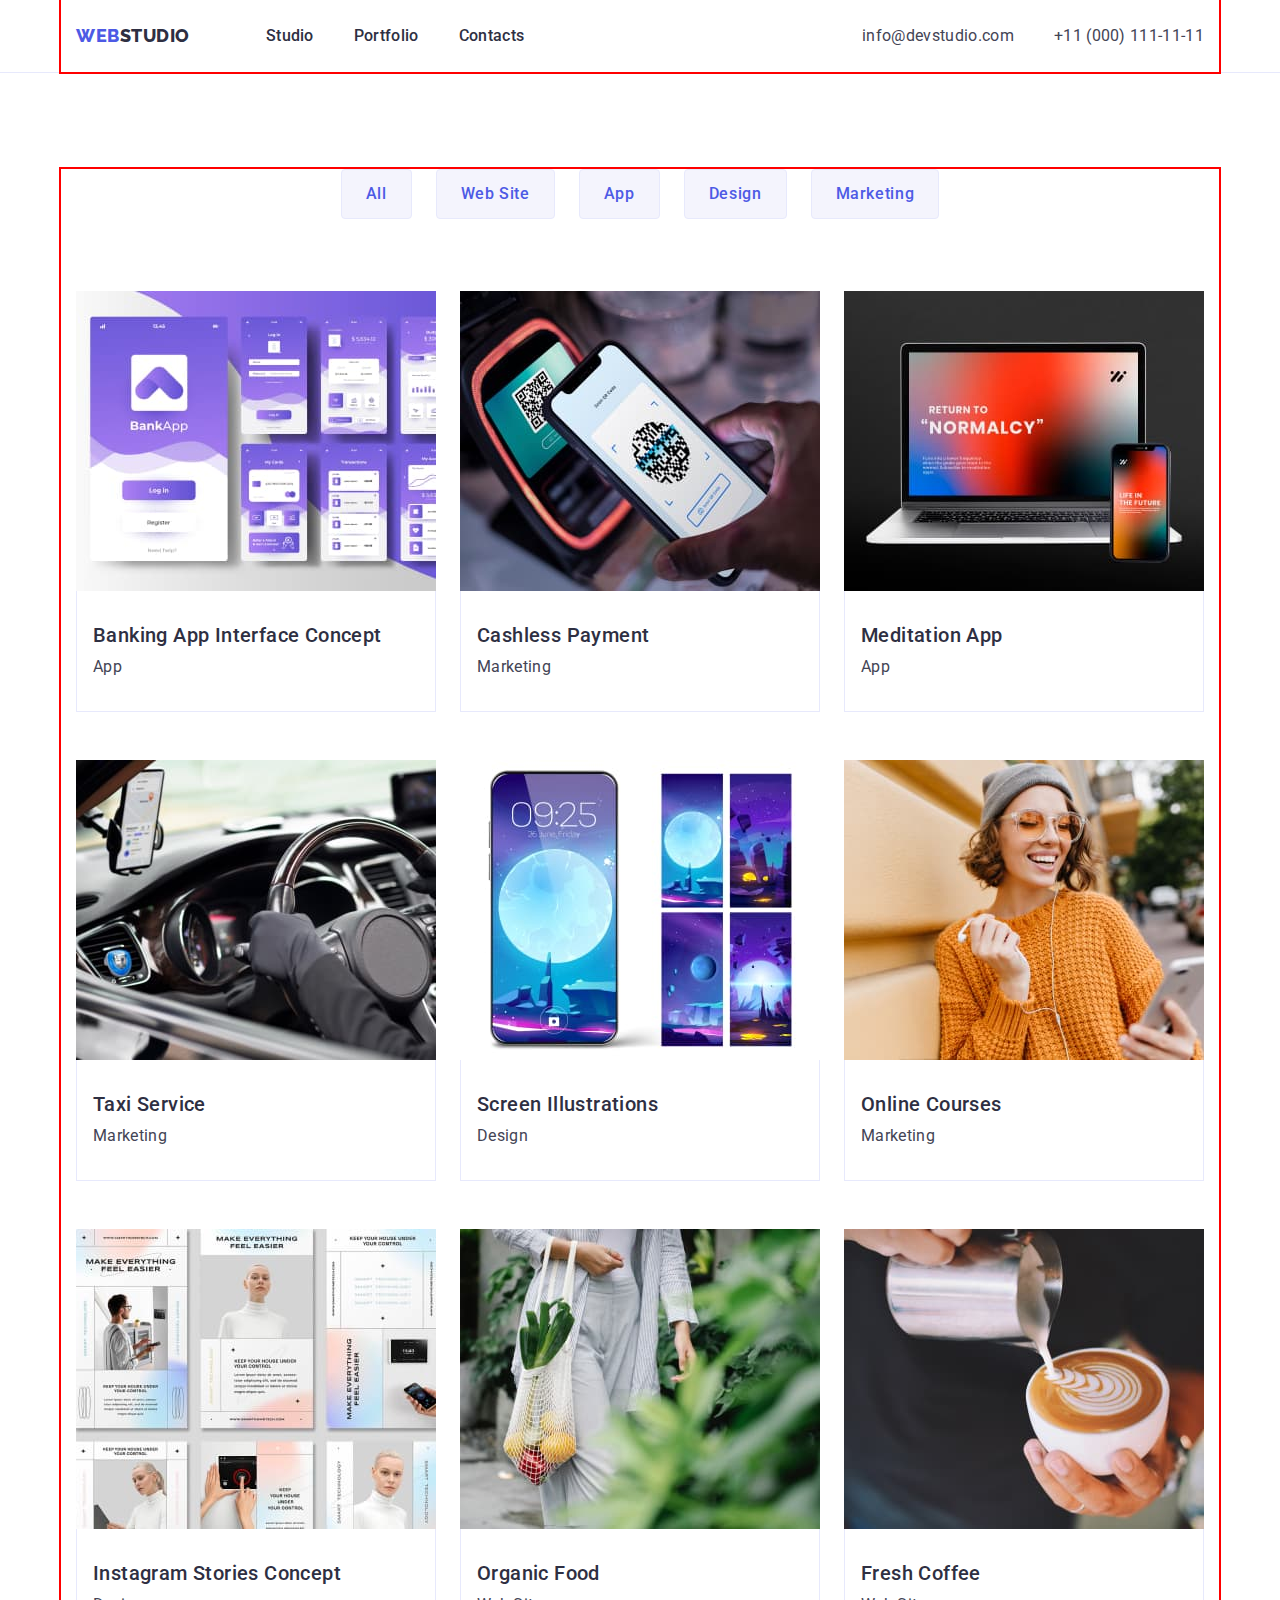
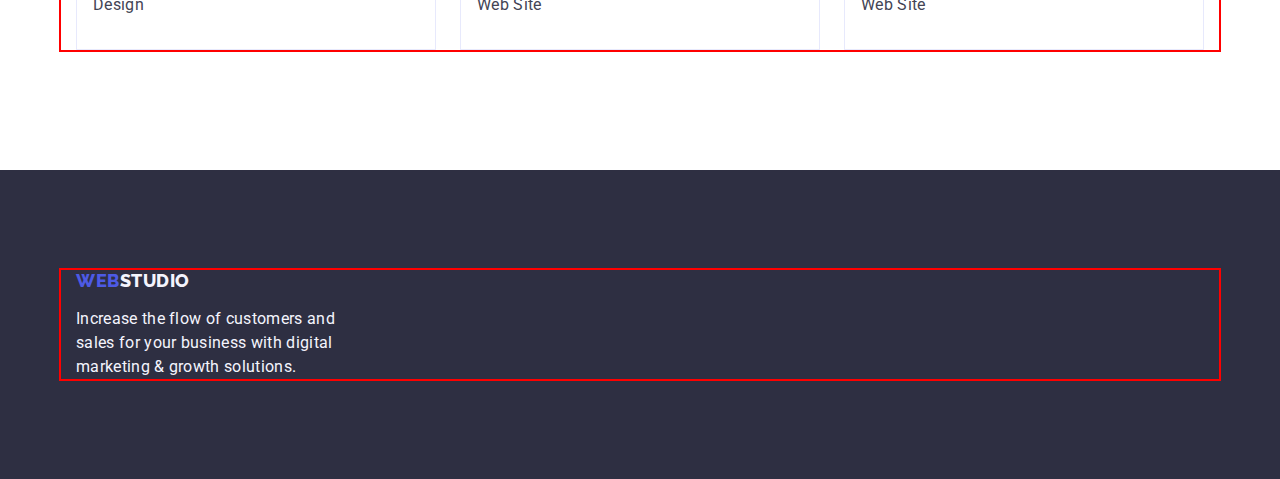
==== portfolio.html @ 868bf64d "Initial commit" ====
<!DOCTYPE html>
<html lang="en">
<head>
    <meta charset="UTF-8">
    <meta http-equiv="X-UA-Compatible" content="IE=edge">
    <meta name="viewport" content="width=device-width, initial-scale=1.0">
    <link rel="preconnect" href="https://fonts.googleapis.com">
    <link rel="preconnect" href="https://fonts.gstatic.com" crossorigin>
    <link href="https://fonts.googleapis.com/css2?family=Raleway:wght@800&family=Roboto:wght@400;500;700&family=Tangerine&display=swap" rel="stylesheet">
    <title>Document</title>
    <link rel="stylesheet" href="https://cdn.jsdelivr.net/npm/modern-normalize@1.1.0/modern-normalize.min.css">
    <link rel="stylesheet" href="./css/styles.css">
</head>
<body>
    <header class="header">
        <div class="container header-container">
          <nav class="header-navigation">
          <a class="header-logo link" href="./index.html">Web<span class="header-logo-accent">Studio</span></a>
          <ul class="header-menu list">
            <li class="header-menu-item"><a class="header-menu-link link" href="./index.html">Studio</a></li>
            <li class="header-menu-item"><a class="header-menu-link link" href="./portfolio.html">Portfolio</a></li>
            <li class="header-menu-item"><a class="header-menu-link link" href="">Contacts</a></li>
           </ul>
          </nav>
          <address class="header-address list">
            <ul class="header-tel list">
            <li class="header-tel-item"><a class="header-tel-link link" href="mailto:info@devstudio.com">info@devstudio.com</a></li>
            <li class="header-tel-item"><a class="header-tel-link link" href="tel:+110001111111">+11 (000) 111-11-11</a></li>
            </ul>
          </address>
        </div>
        </header>

<main>
<!--buttoms-->
<section class="portfolio-section">
    <div class="container">
    <h1 class="visualy-hiden">Portfolio</h1>
    <ul class="list portfolio-buttons">
        <li class="portfolio-buttons-iteam"><button class="portfolio-buttons-bum" type="button">All</button></li>
        <li class="portfolio-buttons-iteam"><button class="portfolio-buttons-bum" type="button">Web Site</button></li>
        <li class="portfolio-buttons-iteam"><button class="portfolio-buttons-bum" type="button">App</button></li>
        <li class="portfolio-buttons-iteam"><button class="portfolio-buttons-bum" type="button">Design</button></li>
        <li class="portfolio-buttons-iteam"><button class="portfolio-buttons-bum" type="button">Marketing</button></li>
    </ul>
<!--img portfolio-->
<ul class="list portfolio-img">
    <li class="portfolio-img-exmpl">
       <a class="link" href=""> 
        <img src="./images/banking-app-1.jpg" alt="windows with banking-app" width="360" height="300">
        <div class="portfolio-together">
            <h2 class="portfolio-img-subtitle">Banking App Interface Concept</h2>
        <p class="portfolio-img-text">App</p>
    </div>
       </a>
    </li>
    <li class="portfolio-img-exmpl">
        <a class="link" href="">
        <img src="./images/cashless-payments-2.jpg" alt="payment by bar-code" width="360" height="300">
        <div class="portfolio-together"> 
            <h2 class="portfolio-img-subtitle">Cashless Payment</h2>
        <p class="portfolio-img-text">Marketing</p>
        </div>
    </a>
    </li>
    <li class="portfolio-img-exmpl">
        <a class="link" href="">
        <img src="./images/meditation-app-3.jpg" alt="monitor with mobiletelephone" width="360" height="300">
        <div class="portfolio-together">
        <h2 class="portfolio-img-subtitle">Meditation App</h2>
        <p class="portfolio-img-text">App</p>
        </div>
    </a>
    </li>
    <li class="portfolio-img-exmpl">
        <a class="link" href="">
        <img src="./images/taxi-service-4.jpg" alt="interior of the car with app" width="360" height="300">
        <div class="portfolio-together">
        <h2 class="portfolio-img-subtitle">Taxi Service</h2>
        <p class="portfolio-img-text">Marketing</p>
    </div>
    </a>
    </li>
    <li class="portfolio-img-exmpl">
        <a class="link" href="">
        <img src="./images/screen-illustration-5.jpg" alt="screen illustration" width="360" height="300">
        <div class="portfolio-together">
        <h2 class="portfolio-img-subtitle">Screen Illustrations</h2>
        <p class="portfolio-img-text">Design</p>
    </div>
    </a>
    </li>
    <li class="portfolio-img-exmpl">
        <a class="link" href="">
        <img src="./images/online-courses-6.jpg" alt="girl with phone in headphone" width="360" height="300">
        <div class="portfolio-together">
        <h2 class="portfolio-img-subtitle">Online Courses</h2>
        <p class="portfolio-img-text">Marketing</p>
       </div> 
    </a>
    </li>
    <li class="portfolio-img-exmpl">
        <a class="link" href="">
        <img src="./images/ins-stories-7.jpg" alt="examples instagram stories" width="360" height="300">
        <div class="portfolio-together">
        <h2 class="portfolio-img-subtitle">Instagram Stories Concept</h2>
        <p class="portfolio-img-text">Design</p>
       </div> 
    </a>
    </li>
    <li class="portfolio-img-exmpl">
        <a class="link" href="">
        <img src="./images/organic-food-8.jpg" alt="bag with vegetables" width="360" height="300">
        <div class="portfolio-together">
        <h2 class="portfolio-img-subtitle">Organic Food</h2>
        <p class="portfolio-img-text">Web Site</p>
    </div> 
    </a>
    </li>
    <li class="portfolio-img-exmpl">
        <a class="link" href="">
        <img src="./images/fresh-coffe-9.jpg" alt="cap with coffe" width="360" height="300">
        <div class="portfolio-together">
        <h2 class="portfolio-img-subtitle">Fresh Coffee</h2>
        <p class="portfolio-img-text">Web Site</p>
    </div>    
    </a>
    </li>
</ul>
</div>
</section>
</main>

<footer class="footer">
    <div class="container">
    <a class="link footer-logo" href="./index.html">Web<span class="footer-logo-accent">Studio</span></a>
    <p class="footer-text">Increase the flow of customers and sales for your business with digital marketing & growth solutions.</p>
    </div>
    </footer>
    </body>
    </html>
---- css/styles.css ----
/*colors*/
:root{
--iris: #4D5AE5;
--ocean: #404BBF;
--navy-blue: #2E2F42;
--green: #31D0AA;
--slate: #434455;
--light-slate: #8E8F99;
--cornflower: #E7E9FC;
--cloud: #F4F4FD;
--navy-blue-modal: #2E2F42;
--grey: #2E2F42;
--white: #FFFFFF;
--dairy: #FCFCFC; 
}

body{
    font-family: 'Roboto', sans-serif;
    color: var(--slate);
    background-color: var(--white);

}

p, h1,h2,h3,h4,h5,h6{
  margin-top: 0;
  margin-bottom: 0;
}

ul{
  margin-top: 0;
  margin-bottom: 0;
  padding-left: 0;
}

.link{
  text-decoration: none;

}

img{
  display: block;
  min-width: 100%;
  height: auto;
}

.list{list-style: none;}

.container{
width: 100%;
padding: 0 15px;
max-width: 1158px;;
margin: 0 auto;
outline: 2px solid red;
}


/*----------------HEADER----------------*/
.header {
  
  border-bottom: 1px solid #E7E9FC;
}

.header-container{
  display: flex;
  align-items: center;
  justify-content: space-between;
 
  
  
}

.header-navigation {
  display: flex;
  align-items: center;
 
}

.header-menu{
  display: flex;
  gap: 40px;

}

.header-menu-item{
  padding:24px 0;
}

.header-menu-link{font-weight: 500;
font-size: 16px;
line-height: 1.5;
letter-spacing: 0.02em;
color: var(--navy-blue);
padding:24px 0;}

.header-menu-link:is(:hover, :focus) {
    color: var(--ocean);
  }


.header-address {
  font-style: normal;
    
}

.header-tel{
  display: flex;
  gap: 40px;
 
}


.header-tel-link{font-weight: 400;
    font-size: 16px;
    line-height: 1.5;
    letter-spacing: 0.02em;
    color:var(--slate);
    
}


.header-tel-item {
    
}


.header-tel-link:is(:hover, :focus) {
    color: var(--ocean);
  }


.header-logo{
font-family: "Raleway", sans-serif;
font-weight: 800;
font-size: 18px;
line-height: 1.17;
color: var(--iris);
letter-spacing: 0.03em;
text-transform: uppercase;
margin-right: 76px;

}


.header-logo-accent{
  color: var(--navy-blue);
}

/*----------------Footer----------------*/
.footer {
  background-color: var(--navy-blue);
  padding: 100px 0;}


.footer-logo {
font-family: "Raleway", sans-serif;
font-weight: 800;
font-size: 18px;
letter-spacing: 0.03em;
line-height: 1.17;
color: var(--iris);
text-transform: uppercase;
display: inline-block; 
margin-bottom: 16px;
}


.footer-logo-accent{
color: var(--cloud);}


.footer-text {
font-size: 16px;
line-height: 1.5;
letter-spacing: 0.02em;
color: var(--cloud);
max-width: 264px;
}
.section{padding-bottom: 120px;}
/*----------=MAIN PAGE=----------*/
/*----------SECTION HERO---------*/
.hero-section {padding-top: 188px; 
  padding-bottom: 188px;
  background-color: var(--navy-blue);

}

.hero-container{
  

}


.hero-title {
  font-weight: 700;
font-size: 56px;
line-height: 1.07;
margin: 0 auto;
letter-spacing: 0.02em;
color: var(--white);
max-width: 496px;
margin-bottom: 48px;
margin-left: auto;
margin-right: auto;

}


.hero-btn {
display: block;
min-width: 169px;
padding: 16px 32px;
border: none;
border-radius: 4px; 
height: 56px;
font-family: inherit;
font-weight: 500;
font-size: 16px;
line-height: 1.5;
letter-spacing: 0.04em;
color: var(--white);
background-color: var(--iris);
cursor: pointer;
margin-left: auto;
margin-right: auto;

}


.hero-btn:is(:hover, :focus) {
  background-color: var(--ocean);
}

/*-------------SECTION ADVANTAGES-----------*/
.advantages-section {
  padding: 120px 0;
}

.visualy-hiden{
  position: absolute;
  width: 1px;
  height: 1px;
  margin: -1px;
  border: 0;
  padding: 0;

  white-space: nowrap;
  height: 1px;
  clip-path: inset(100%);
  clip: rect(0 0 0 0);
  width: 1px;
  overflow: hidden;
}
.advantages-points {
  display: flex;
  gap: 24px;
  
}

.advantages-points-item {
  width: calc((100% - 72px) / 4);
  

}


.advantages-subtitle {
font-weight: 500;
font-size: 20px;
line-height: 1.2;
letter-spacing: 0.02em;
color: var(--navy-blue);
margin-bottom: 8px;
}

.advantages-text {
  font-size: 16px;
line-height: 1.5;
letter-spacing: 0.02em;
color: var(--slate);
}

/*---------------EXAMPLES PHOTO------------*/
.examples {
}
.examples-title {
font-size: 36px;
line-height: 1.11;
text-transform: capitalize;
letter-spacing: 0.02em;
color: var(--navy-blue);
margin-bottom: 72px;
text-align: center;
}


.examples-item {
  display: flex;
  gap: 24px;
 
}
.examples-item-photo {
width: calc((100% - 48px) / 3);
  
}

/*-------------OUR TEAM-------------------*/
.team-section {
background: var(--cloud);
padding: 120px 0;
}


.team-title {
font-weight: 700;
font-size: 36px;
line-height: 1.11;
text-align: center;
letter-spacing: 0.02em;
color: var(--navy-blue);
text-transform: capitalize;
margin-bottom: 72px; 

}


.team-person {
  display: flex; 
  gap: 24px;
}
.team-person-photo {
  background-color: var(--white);
  width: calc((100% - 72px) / 4);
  border-radius: 0px 0px 4px 4px;
  
}
.team-person-information{
  padding: 32px 16px;
}


.team-person-subtitle {
font-weight: 500;
font-size: 20px;
line-height: 1.2;
text-align: center;
letter-spacing: 0.02em;
color: var(--navy-blue);
text-align: center;
margin-bottom: 8px;
}

.team-person-text {
  font-size: 16px;
line-height: 1.5;
text-align: center;
letter-spacing: 0.02em;
color: var(--slate);
text-align: center;
}

/*---------==PORTFOLIO PAGE==-----------*/
.portfolio-section {
  padding-top: 96px;
  padding-bottom: 120px;
}

/*-------PORTFOLIO BUTTONS---------*/
.portfolio-buttons {
  display: flex;
  justify-content: center;
  gap: 24px;
  margin-bottom: 72px;

}
.portfolio-buttons-iteam {
 
}
.portfolio-buttons-bum {
font-family: inherit;
font-weight: 500;
font-size: 16px;
line-height: 1.5;
text-align: center;
letter-spacing: 0.04em;
color: var(--iris);
background: var(--cloud);
cursor: pointer;
padding: 12px 24px;
border: 1px solid var(--cornflower);
border-radius: 4px;
}




.portfolio-buttons-bum:is(:hover, :focus) {
  background-color: var(--ocean);
  color: var(--white);
  border: 1px solid transparent;
 
}

/*------PORTFOLIO PHOTO-------*/
.portfolio-img {
  display: flex;
  flex-wrap: wrap;
  column-gap: 24px;
  row-gap: 48px;

}
.portfolio-img-exmpl {
  width: calc((100% - 48px) / 3); 
}

.portfolio-together{
  padding: 32px 16px;
  background: var(--white);
border: 1px solid var(--cornflower);
border-top: none;
}


.portfolio-img-subtitle {
font-weight: 500;
font-size: 20px;
line-height: 1.2;
letter-spacing: 0.02em;
color: var(--navy-blue);
margin-bottom: 8px;
}

.portfolio-img-text {
line-height: 1.5;
letter-spacing: 0.02em;
color: var(--slate);
}
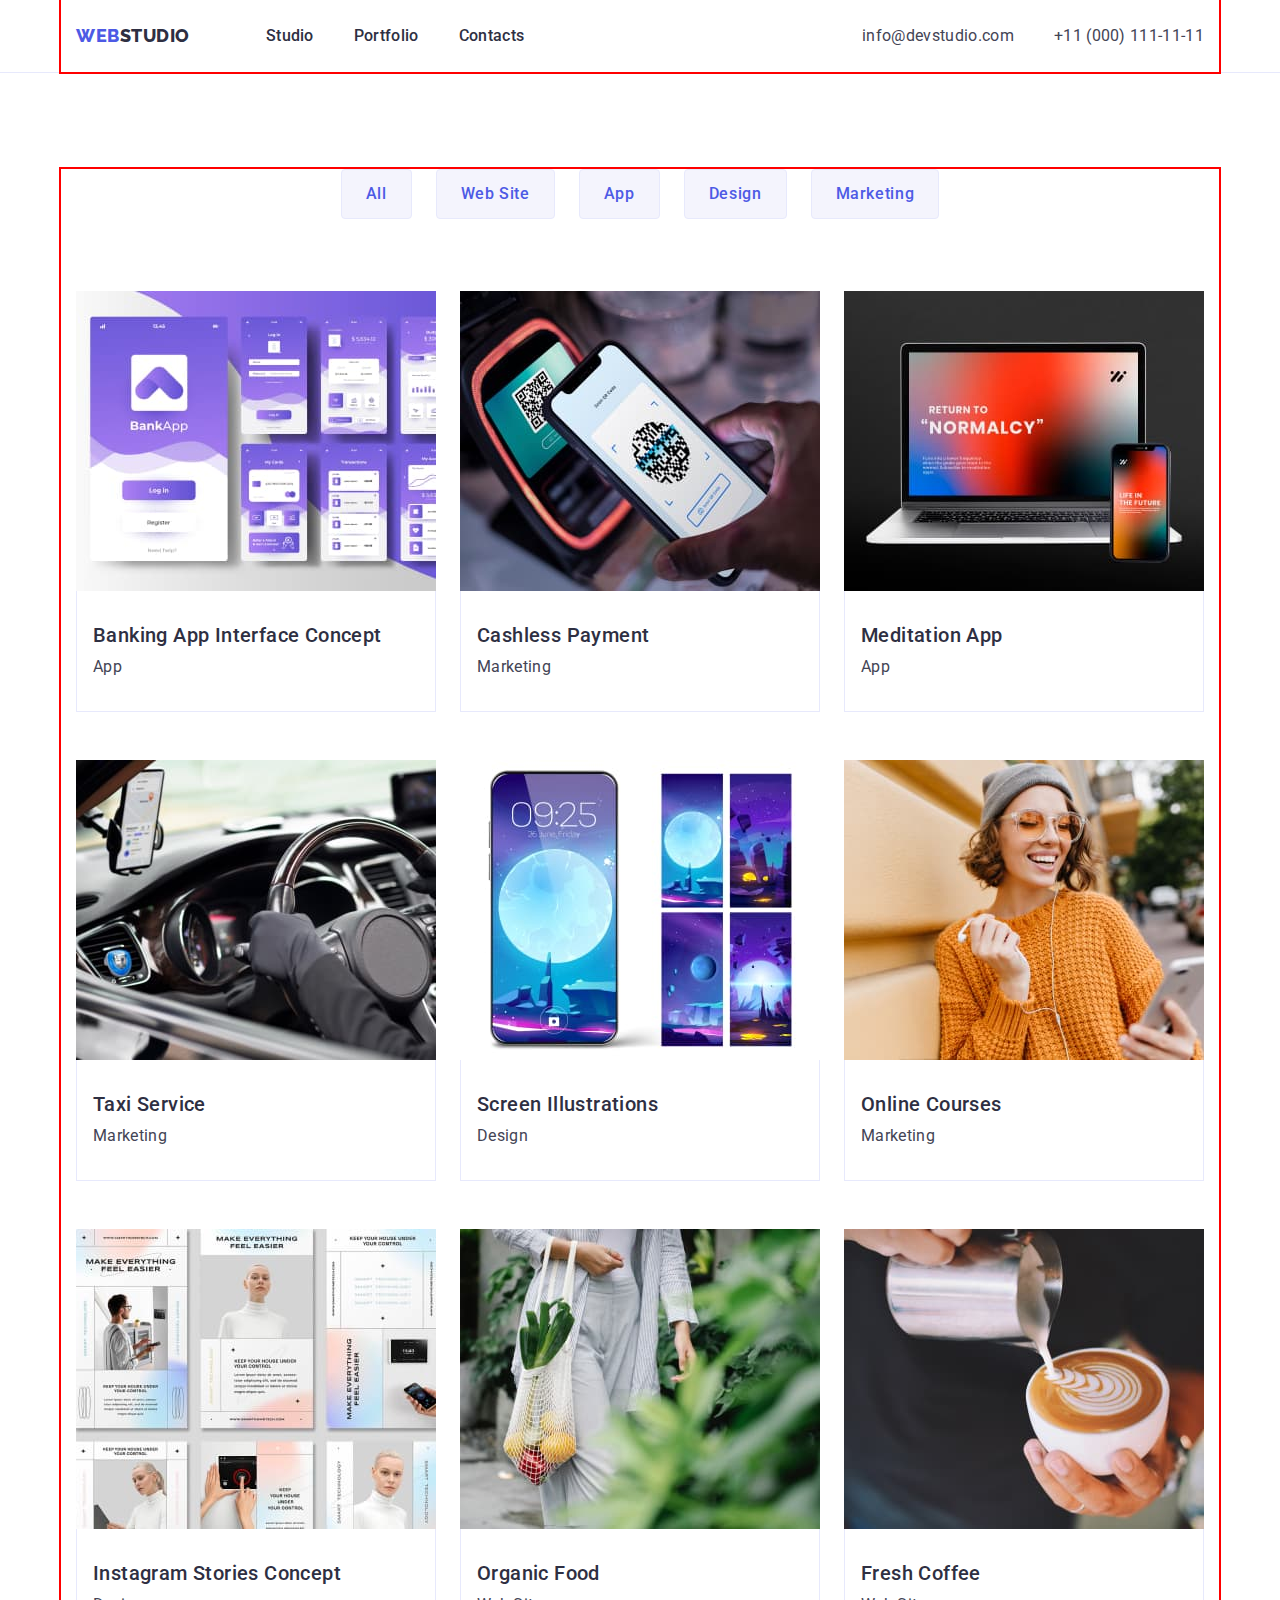
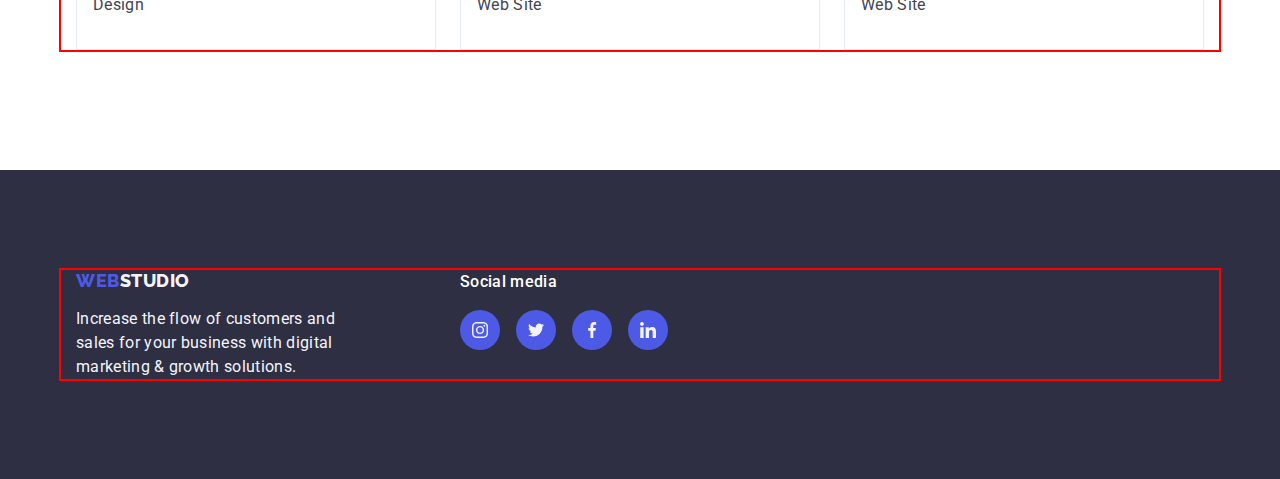
==== commit 1162d46c: "icons" ====
--- a/portfolio.html
+++ b/portfolio.html
@@ -132,9 +132,59 @@
 </main>
 
 <footer class="footer">
-    <div class="container">
+    <div class="footer-content container">
+    <div class="first-part">
     <a class="link footer-logo" href="./index.html">Web<span class="footer-logo-accent">Studio</span></a>
     <p class="footer-text">Increase the flow of customers and sales for your business with digital marketing & growth solutions.</p>
+    </div>
+    <div class="footer-socialm">
+        <p class="footer-socialm-text">Social media</p>
+        <ul class="footer-socialm-list list">
+            <li class="footer-socialm-iteam">
+                <a class="footer-socialm-link" href=""
+                aria-label="instagram"
+                target="_blank"
+                rel="noopener noreferrer">
+            
+                <svg class="soc-link" width="16" height="16">
+                    <use href="./images/icons.svg#icon-instagram"></use>
+                </svg>
+                    
+        </a>
+    </li>
+            <li class="footer-socialm-iteam">
+                <a class="footer-socialm-link" href=""aria-label="twitter"
+                target="_blank"
+                rel="noopener noreferrer">
+                <svg class="soc-link" width="16" height="16">
+                    <use href="./images/icons.svg#icon-twitter"></use>
+                </svg>
+                    
+        </a>
+    </li>
+            <li class="footer-socialm-iteam">
+                <a class="footer-socialm-link" href=""
+                aria-label="facebook"
+                target="_blank"
+                rel="noopener noreferrer">
+                <svg class="soc-link" width="16" height="16">
+                    <use href="./images/icons.svg#icon-facebook"></use>
+                </svg>
+        </a>
+    </li>
+            <li class="footer-socialm-iteam">
+                <a class="footer-socialm-link" href=""
+                aria-label="linkedin"
+                        target="_blank"
+                        rel="noopener noreferrer"
+                    >
+                    <svg class="soc-link" width="16" height="16">
+                            <use href="./images/icons.svg#icon-linkedin"></use>
+                        </svg>
+        </a>
+    </li>
+        </ul>
+    </div>
     </div>
     </footer>
     </body>
--- a/css/styles.css
+++ b/css/styles.css
@@ -148,7 +148,8 @@
 /*----------------Footer----------------*/
 .footer {
   background-color: var(--navy-blue);
-  padding: 100px 0;}
+  padding: 100px 0;
+}
 
 
 .footer-logo {
@@ -167,7 +168,11 @@
 .footer-logo-accent{
 color: var(--cloud);}
 
-
+.footer-content{
+  display: flex;
+  flex-wrap: wrap;
+  align-items: baseline;
+}
 .footer-text {
 font-size: 16px;
 line-height: 1.5;
@@ -175,12 +180,58 @@
 color: var(--cloud);
 max-width: 264px;
 }
+
+.footer-socialm-text{
+  font-weight: 500;
+  font-size: 16px;
+  line-height: 1.5;
+  letter-spacing: 0.02em;
+  color: var(--white);
+  margin-bottom: 16px;
+ 
+  
+  }
+
+  .footer-socialm{
+    margin-left: 120px;
+    }
+
+    .footer-socialm-list {
+      display: flex;
+      justify-content: center;
+      align-items: center;
+      gap: 16px;
+    }
+    .footer-socialm-iteam {
+      width: 40px;
+      height: 40px;
+    }
+    .footer-socialm-link {
+      width: 100%;
+      height: 100%;
+      display: flex;
+      justify-content: center;
+      align-items: center;
+      border-radius: 50%;
+      background-color: var(--iris);
+    }
+    .soc-link {
+      fill:var(--cloud);
+    }
+
 .section{padding-bottom: 120px;}
 /*----------=MAIN PAGE=----------*/
 /*----------SECTION HERO---------*/
 .hero-section {padding-top: 188px; 
   padding-bottom: 188px;
-  background-color: var(--navy-blue);
+  
+  background-image: 
+  linear-gradient(rgba(46, 47, 66, 0.7),rgba(46, 47, 66, 0.7)) ,url(/images/hero.jpg);
+  max-width: 1440рх;
+  background-position: center;
+  background-size: cover;
+  background-repeat: no-repeat;
+
 
 }
 
@@ -279,6 +330,21 @@
 color: var(--slate);
 }
 
+.advantages-points-fon{
+  width: 264px;
+height: 112px;
+  background: var(--cloud);
+border-radius: 4px;
+margin-bottom: 8px;
+padding: 24px 100px;
+
+}
+
+.advantages-points-picture{ 
+  
+  
+}
+
 /*---------------EXAMPLES PHOTO------------*/
 .examples {
 }
@@ -355,8 +421,85 @@
 text-align: center;
 letter-spacing: 0.02em;
 color: var(--slate);
-text-align: center;
-}
+margin-bottom: 8px;
+}
+
+/*-----ins tw fc li----*/
+
+.team-person-navigation {
+  display: flex;
+  gap: 24px;
+  align-items: center;
+  justify-content: center;
+ 
+  
+  
+}
+.team-person-soc {
+  width: 40px;
+  height: 40px;
+}
+.team-socialmedia-list {
+  width: 100%;
+  height: 100%;
+  display: flex;
+  align-items: center;
+  justify-content: center;
+  
+  border-radius: 50%;
+  background-color: var(--iris);
+ 
+  
+}
+.soc-link {
+  fill: var(--cloud);
+  
+}
+
+/*---------CUSTOMERS----------*/
+.customers{
+  padding: 120px 0;
+}
+.customers-title{
+
+font-weight: 700;
+font-size: 36px;
+line-height: 1.11;
+text-align: center;
+letter-spacing: 0.02em;
+color: var(--navy-blue);
+margin-bottom: 72px;
+
+}
+.customers-list {
+  display: flex;
+  align-items: center;
+  justify-content: center;
+  gap: 24px;
+}
+
+.customers-examples {
+  height: 88px;
+  width: calc((100%-120px) / 6);
+
+
+}
+.customers-examples-link {
+  width: 100%;
+  height: 100%;
+  padding: 16px 32px;
+  display: flex;
+  justify-content: center;
+  align-items: center;
+border: 1px solid var(--light-slate);
+border-radius: 4px;
+}
+.customers-icon {
+  fill: var(--light-slate);
+}
+
+
+
 
 /*---------==PORTFOLIO PAGE==-----------*/
 .portfolio-section {
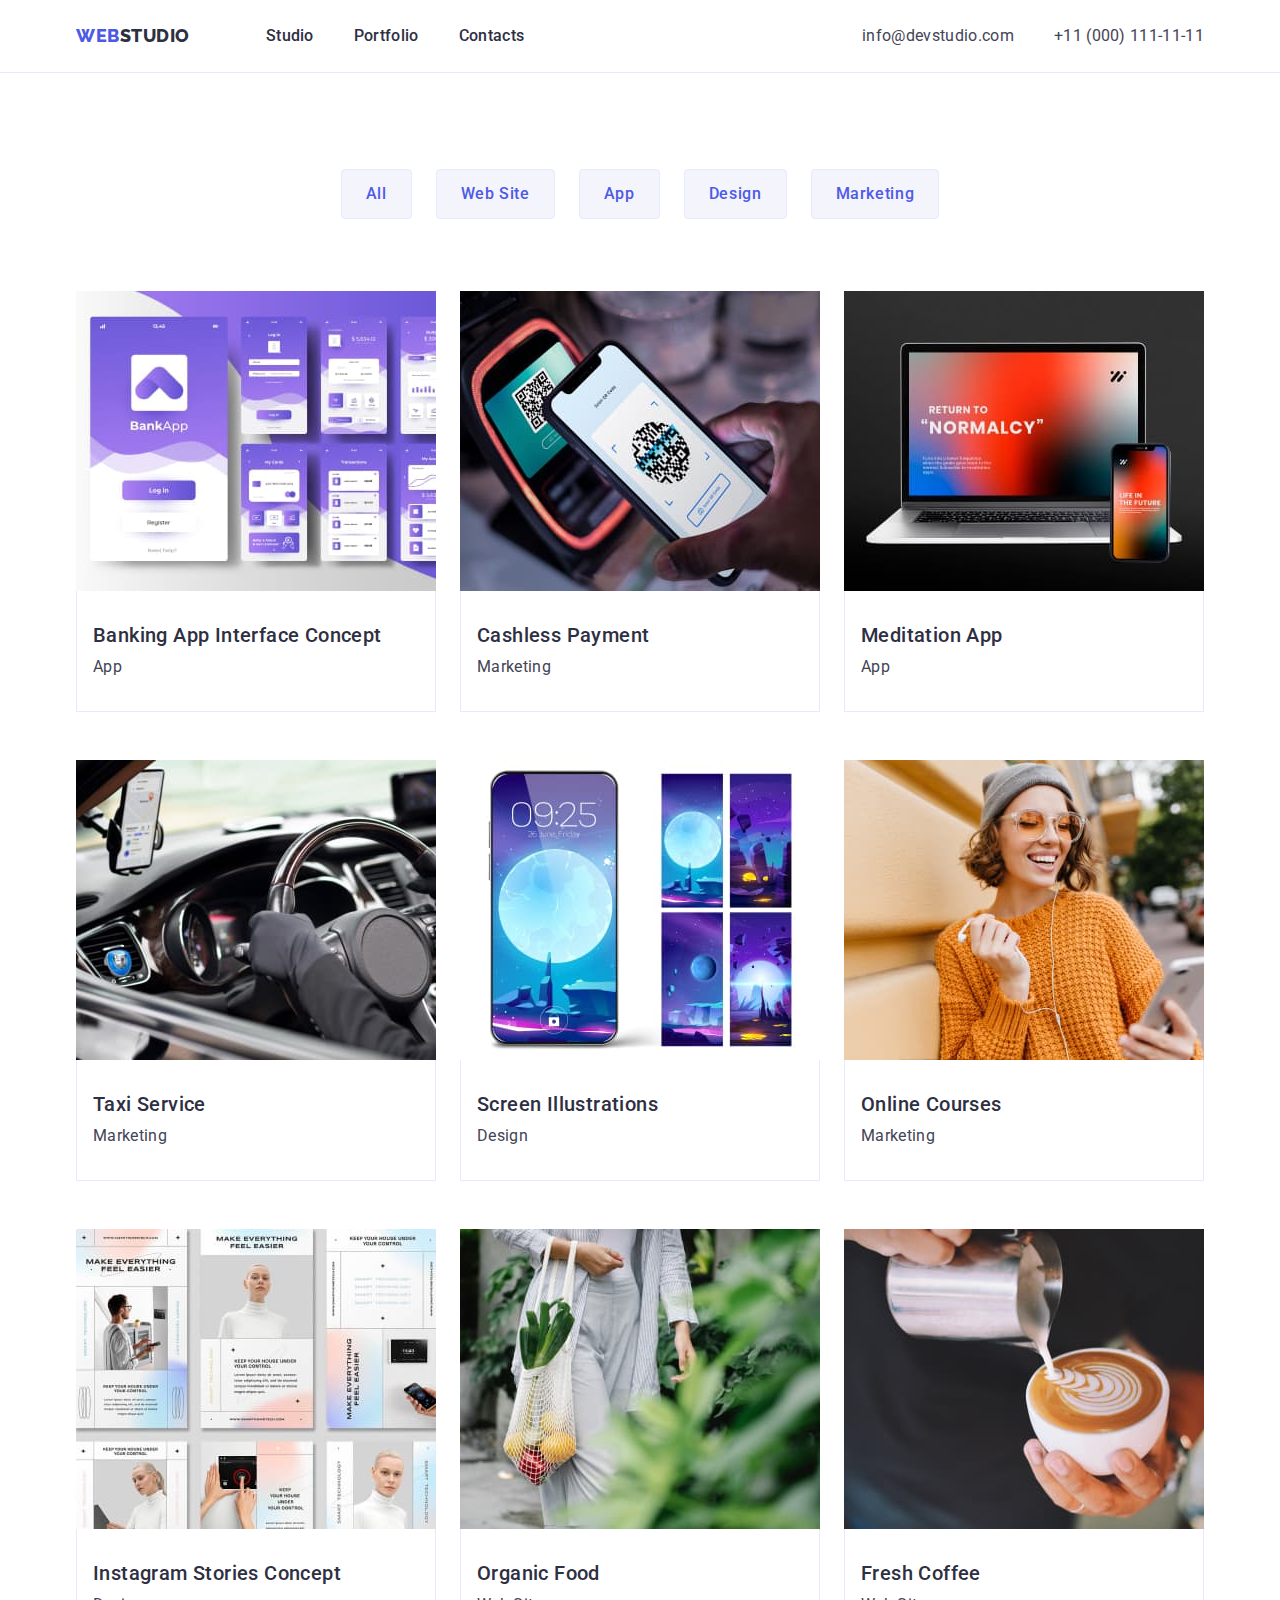
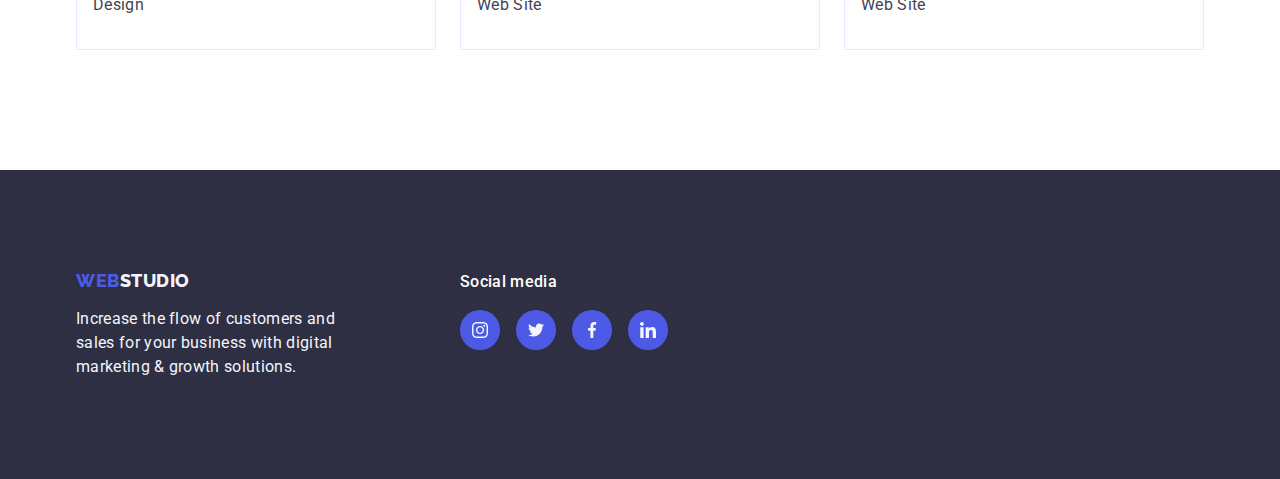
==== commit 76a815a3: "gfj" ====
--- a/portfolio.html
+++ b/portfolio.html
@@ -47,16 +47,26 @@
 <ul class="list portfolio-img">
     <li class="portfolio-img-exmpl">
        <a class="link" href=""> 
+       <div class="portfolio-together-cover"> 
         <img src="./images/banking-app-1.jpg" alt="windows with banking-app" width="360" height="300">
+        <div class="portfolio-img-cover">
+            <p class="portfolio-text-cover">14 Stylish and User-Friendly App Design Concepts · Task Manager App · Calorie Tracker App · Exotic Fruit Ecommerce App · Cloud Storage App</p>
+           </div>
+           </div>
         <div class="portfolio-together">
             <h2 class="portfolio-img-subtitle">Banking App Interface Concept</h2>
         <p class="portfolio-img-text">App</p>
     </div>
        </a>
-    </li>
-    <li class="portfolio-img-exmpl">
-        <a class="link" href="">
+      </li>
+    <li class="portfolio-img-exmpl">
+        <a class="link" href="">
+            <div class="portfolio-together-cover"> 
         <img src="./images/cashless-payments-2.jpg" alt="payment by bar-code" width="360" height="300">
+        <div class="portfolio-img-cover">
+            <p class="portfolio-text-cover">14 Stylish and User-Friendly App Design Concepts · Task Manager App · Calorie Tracker App · Exotic Fruit Ecommerce App · Cloud Storage App</p>
+           </div>
+            </div>
         <div class="portfolio-together"> 
             <h2 class="portfolio-img-subtitle">Cashless Payment</h2>
         <p class="portfolio-img-text">Marketing</p>
@@ -65,7 +75,12 @@
     </li>
     <li class="portfolio-img-exmpl">
         <a class="link" href="">
+            <div class="portfolio-together-cover"> 
         <img src="./images/meditation-app-3.jpg" alt="monitor with mobiletelephone" width="360" height="300">
+        <div class="portfolio-img-cover">
+            <p class="portfolio-text-cover">14 Stylish and User-Friendly App Design Concepts · Task Manager App · Calorie Tracker App · Exotic Fruit Ecommerce App · Cloud Storage App</p>
+           </div>
+            </div>
         <div class="portfolio-together">
         <h2 class="portfolio-img-subtitle">Meditation App</h2>
         <p class="portfolio-img-text">App</p>
@@ -74,7 +89,12 @@
     </li>
     <li class="portfolio-img-exmpl">
         <a class="link" href="">
+            <div class="portfolio-together-cover"> 
         <img src="./images/taxi-service-4.jpg" alt="interior of the car with app" width="360" height="300">
+         <div class="portfolio-img-cover">
+            <p class="portfolio-text-cover">14 Stylish and User-Friendly App Design Concepts · Task Manager App · Calorie Tracker App · Exotic Fruit Ecommerce App · Cloud Storage App</p>
+           </div>
+            </div>
         <div class="portfolio-together">
         <h2 class="portfolio-img-subtitle">Taxi Service</h2>
         <p class="portfolio-img-text">Marketing</p>
@@ -83,7 +103,12 @@
     </li>
     <li class="portfolio-img-exmpl">
         <a class="link" href="">
+            <div class="portfolio-together-cover"> 
         <img src="./images/screen-illustration-5.jpg" alt="screen illustration" width="360" height="300">
+         <div class="portfolio-img-cover">
+            <p class="portfolio-text-cover">14 Stylish and User-Friendly App Design Concepts · Task Manager App · Calorie Tracker App · Exotic Fruit Ecommerce App · Cloud Storage App</p>
+           </div>
+            </div>
         <div class="portfolio-together">
         <h2 class="portfolio-img-subtitle">Screen Illustrations</h2>
         <p class="portfolio-img-text">Design</p>
@@ -92,7 +117,12 @@
     </li>
     <li class="portfolio-img-exmpl">
         <a class="link" href="">
+            <div class="portfolio-together-cover"> 
         <img src="./images/online-courses-6.jpg" alt="girl with phone in headphone" width="360" height="300">
+         <div class="portfolio-img-cover">
+            <p class="portfolio-text-cover">14 Stylish and User-Friendly App Design Concepts · Task Manager App · Calorie Tracker App · Exotic Fruit Ecommerce App · Cloud Storage App</p>
+           </div>
+            </div>
         <div class="portfolio-together">
         <h2 class="portfolio-img-subtitle">Online Courses</h2>
         <p class="portfolio-img-text">Marketing</p>
@@ -101,7 +131,12 @@
     </li>
     <li class="portfolio-img-exmpl">
         <a class="link" href="">
+            <div class="portfolio-together-cover"> 
         <img src="./images/ins-stories-7.jpg" alt="examples instagram stories" width="360" height="300">
+         <div class="portfolio-img-cover">
+            <p class="portfolio-text-cover">14 Stylish and User-Friendly App Design Concepts · Task Manager App · Calorie Tracker App · Exotic Fruit Ecommerce App · Cloud Storage App</p>
+           </div>
+            </div>
         <div class="portfolio-together">
         <h2 class="portfolio-img-subtitle">Instagram Stories Concept</h2>
         <p class="portfolio-img-text">Design</p>
@@ -110,7 +145,12 @@
     </li>
     <li class="portfolio-img-exmpl">
         <a class="link" href="">
+            <div class="portfolio-together-cover"> 
         <img src="./images/organic-food-8.jpg" alt="bag with vegetables" width="360" height="300">
+         <div class="portfolio-img-cover">
+            <p class="portfolio-text-cover">14 Stylish and User-Friendly App Design Concepts · Task Manager App · Calorie Tracker App · Exotic Fruit Ecommerce App · Cloud Storage App</p>
+           </div>
+            </div>
         <div class="portfolio-together">
         <h2 class="portfolio-img-subtitle">Organic Food</h2>
         <p class="portfolio-img-text">Web Site</p>
@@ -119,7 +159,12 @@
     </li>
     <li class="portfolio-img-exmpl">
         <a class="link" href="">
+            <div class="portfolio-together-cover"> 
         <img src="./images/fresh-coffe-9.jpg" alt="cap with coffe" width="360" height="300">
+         <div class="portfolio-img-cover">
+            <p class="portfolio-text-cover">14 Stylish and User-Friendly App Design Concepts · Task Manager App · Calorie Tracker App · Exotic Fruit Ecommerce App · Cloud Storage App</p>
+           </div>
+            </div>
         <div class="portfolio-together">
         <h2 class="portfolio-img-subtitle">Fresh Coffee</h2>
         <p class="portfolio-img-text">Web Site</p>
@@ -187,5 +232,6 @@
     </div>
     </div>
     </footer>
+    
     </body>
     </html>--- a/css/styles.css
+++ b/css/styles.css
@@ -12,6 +12,7 @@
 --grey: #2E2F42;
 --white: #FFFFFF;
 --dairy: #FCFCFC; 
+
 }
 
 body{
@@ -50,7 +51,6 @@
 padding: 0 15px;
 max-width: 1158px;;
 margin: 0 auto;
-outline: 2px solid red;
 }
 
 
@@ -83,6 +83,16 @@
 
 .header-menu-item{
   padding:24px 0;
+}
+
+.header-menu-item:hover:after {
+  content: "";
+  display: block;
+  width: 67px;
+  height: 4px;
+  background-color: var(--ocean);
+  border-radius: 2px;
+  transition: 250ms cubic-bezier(0.4, 0, 0.2, 1) ;;
 }
 
 .header-menu-link{font-weight: 500;
@@ -90,7 +100,8 @@
 line-height: 1.5;
 letter-spacing: 0.02em;
 color: var(--navy-blue);
-padding:24px 0;}
+padding:24px 0;
+transition: 250ms cubic-bezier(0.4, 0, 0.2, 1) ;}
 
 .header-menu-link:is(:hover, :focus) {
     color: var(--ocean);
@@ -114,6 +125,7 @@
     line-height: 1.5;
     letter-spacing: 0.02em;
     color:var(--slate);
+    transition: 250ms cubic-bezier(0.4, 0, 0.2, 1) ;
     
 }
 
@@ -126,6 +138,8 @@
 .header-tel-link:is(:hover, :focus) {
     color: var(--ocean);
   }
+  
+  
 
 
 .header-logo{
@@ -194,6 +208,7 @@
 
   .footer-socialm{
     margin-left: 120px;
+    
     }
 
     .footer-socialm-list {
@@ -205,7 +220,10 @@
     .footer-socialm-iteam {
       width: 40px;
       height: 40px;
-    }
+      :hover{background-color: var(--green);}
+    :focus{background-color: var(--green);}}
+      
+      
     .footer-socialm-link {
       width: 100%;
       height: 100%;
@@ -214,7 +232,12 @@
       align-items: center;
       border-radius: 50%;
       background-color: var(--iris);
+      transition: 250ms cubic-bezier(0.4, 0, 0.2, 1) ;
     }
+
+    .footer-socialm-link :hover{background-color: var(--green);}
+    .footer-socialm-link :focus{background-color: var(--green);}
+
     .soc-link {
       fill:var(--cloud);
     }
@@ -279,6 +302,7 @@
 
 .hero-btn:is(:hover, :focus) {
   background-color: var(--ocean);
+  transition: 250ms cubic-bezier(0.4, 0, 0.2, 1) ;
 }
 
 /*-------------SECTION ADVANTAGES-----------*/
@@ -386,17 +410,21 @@
 text-transform: capitalize;
 margin-bottom: 72px; 
 
-}
+
+}
+
 
 
 .team-person {
   display: flex; 
   gap: 24px;
+ 
 }
 .team-person-photo {
   background-color: var(--white);
   width: calc((100% - 72px) / 4);
   border-radius: 0px 0px 4px 4px;
+  box-shadow: 0px 1px 6px rgba(46, 47, 66, 0.08), 0px 1px 1px rgba(46, 47, 66, 0.16), 0px 2px 1px rgba(46, 47, 66, 0.08);
   
 }
 .team-person-information{
@@ -448,8 +476,15 @@
   
   border-radius: 50%;
   background-color: var(--iris);
- 
-  
+  transition: 250ms cubic-bezier(0.4, 0, 0.2, 1) ;
+ 
+  
+}
+
+.team-socialmedia-list:hover{background-color:var(--ocean)
+  ;}
+.team-socialmedia-list:focus{
+  background-color: var(--ocean);
 }
 .soc-link {
   fill: var(--cloud);
@@ -493,7 +528,13 @@
   align-items: center;
 border: 1px solid var(--light-slate);
 border-radius: 4px;
-}
+transition: 250ms cubic-bezier(0.4, 0, 0.2, 1) ;
+}
+
+.customers-examples-link:hover .customers-icon,
+.customers-examples-link:focus .customers-icon{
+  fill: var(--ocean);}
+
 .customers-icon {
   fill: var(--light-slate);
 }
@@ -539,7 +580,9 @@
 .portfolio-buttons-bum:is(:hover, :focus) {
   background-color: var(--ocean);
   color: var(--white);
+  box-shadow: 0px 3px 1px rgba(0, 0, 0, 0.1), 0px 2px 1px rgba(0, 0, 0, 0.08), 0px 2px 2px rgba(0, 0, 0, 0.12);
   border: 1px solid transparent;
+  transition: 250ms cubic-bezier(0.4, 0, 0.2, 1);
  
 }
 
@@ -552,8 +595,12 @@
 
 }
 .portfolio-img-exmpl {
+  
   width: calc((100% - 48px) / 3); 
-}
+  
+}
+
+
 
 .portfolio-together{
   padding: 32px 16px;
@@ -561,7 +608,15 @@
 border: 1px solid var(--cornflower);
 border-top: none;
 }
-
+.portfolio-together-cover{position: relative;
+  overflow: hidden;}
+
+.portfolio-together:is(:hover, :focus){
+  background: var(--white);
+border: 1px solid var(--cloud);
+box-shadow: 0px 1px 6px rgba(46, 47, 66, 0.08), 0px 1px 1px rgba(46, 47, 66, 0.16), 0px 2px 1px rgba(46, 47, 66, 0.08);
+transition: 250ms cubic-bezier(0.4, 0, 0.2, 1) ;
+}
 
 .portfolio-img-subtitle {
 font-weight: 500;
@@ -576,4 +631,77 @@
 line-height: 1.5;
 letter-spacing: 0.02em;
 color: var(--slate);
+}
+.portfolio-img-cover{
+  position: absolute;
+  background:var(--iris); 
+  top: 0;
+  left: 0;
+ transform: translateY(100%);
+ transition-property: 250ms cubic-bezier(0.4, 0, 0.2, 1) ;
+}
+.portfolio-text-cover{
+
+  font-weight: 400;
+  font-size: 16px;
+  line-height: 1.5;
+  letter-spacing: 0.02em;
+  color:var(--cloud); 
+padding: 40px 32px 164px 32px ;
+
+}
+.portfolio-img-exmpl:hover .portfolio-img-cover{
+  transform: translate(0);
+}
+.modal-fon{
+  width: 24px;
+  height: 24px;
+
+}
+.modal-icon{
+  fill: var(--navy-blue);
+}
+
+.backdrop{
+  position: fixed;
+  width: 100%;
+  height: 100%;
+  z-index: 2;
+  top: 0;
+  background-color: rgba(46, 47, 66, 0.4);
+  transition: opacity 250ms cubic-bezier(0.4, 0, 0.2, 1);  
+  visibility 250ms cubic-bezier(0.4, 0, 0.2, 1);
+
+}
+
+.backdrop.is-hidden .modal{
+  transform: translate(-50%, -50%) scale(0);
+}
+
+.modal{
+  width: 408px;
+  min-height: 584px;
+  position: absolute;
+  transform: translate(-50%, -50%) scale(1);
+  transition: transform 250ms cubic-bezier(0.4, 0, 0.2, 1);;
+  top: 50%;
+  left: 50%;
+background-color: var(--dairy);
+border-radius: 4px;
+
+}
+.modal-btn{
+  position: absolute;
+  right: 24px;
+  top: 24px;
+  width: 24px;
+  height: 24px;
+  border-radius: 50%;
+  border: 1px solid var(--cornflower);
+  background-color: transparent;
+}
+.is-hidden{
+  visibility: hidden;
+  opacity: 0;
+  pointer-events: none;
 }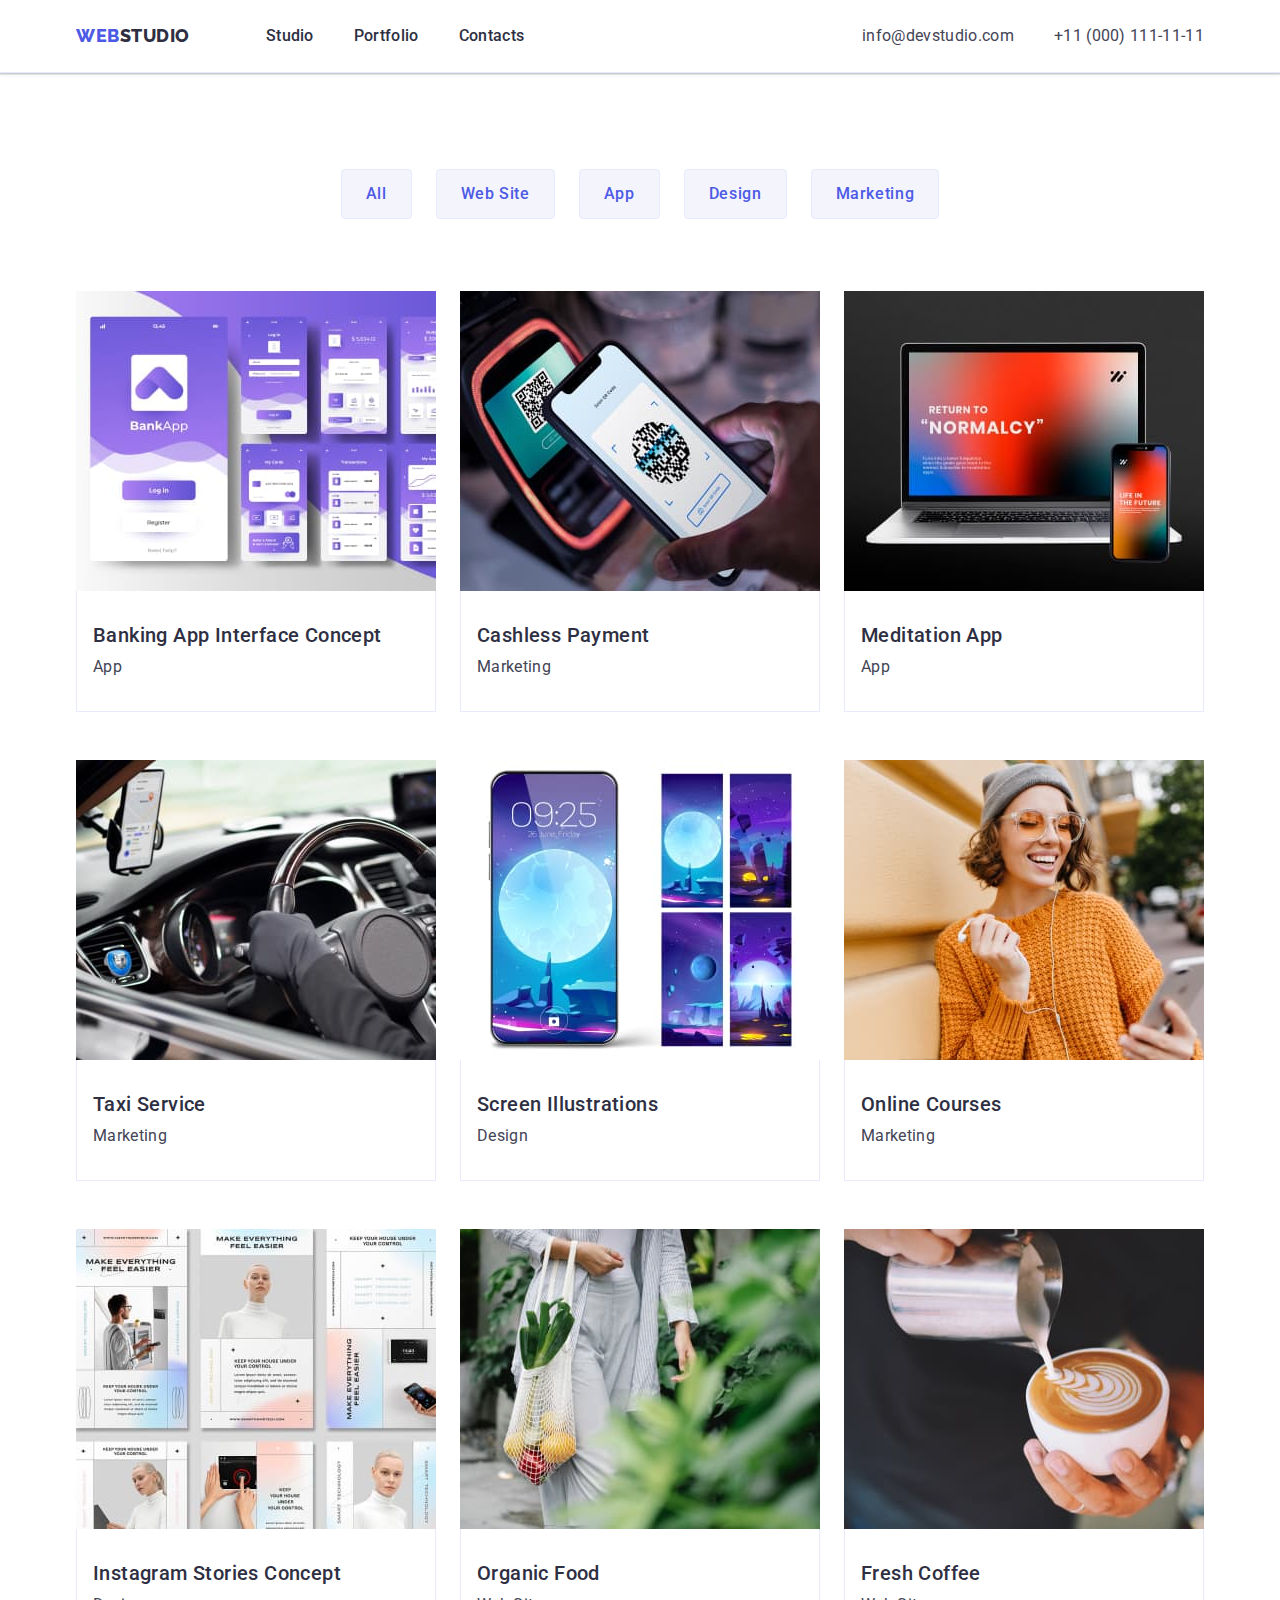
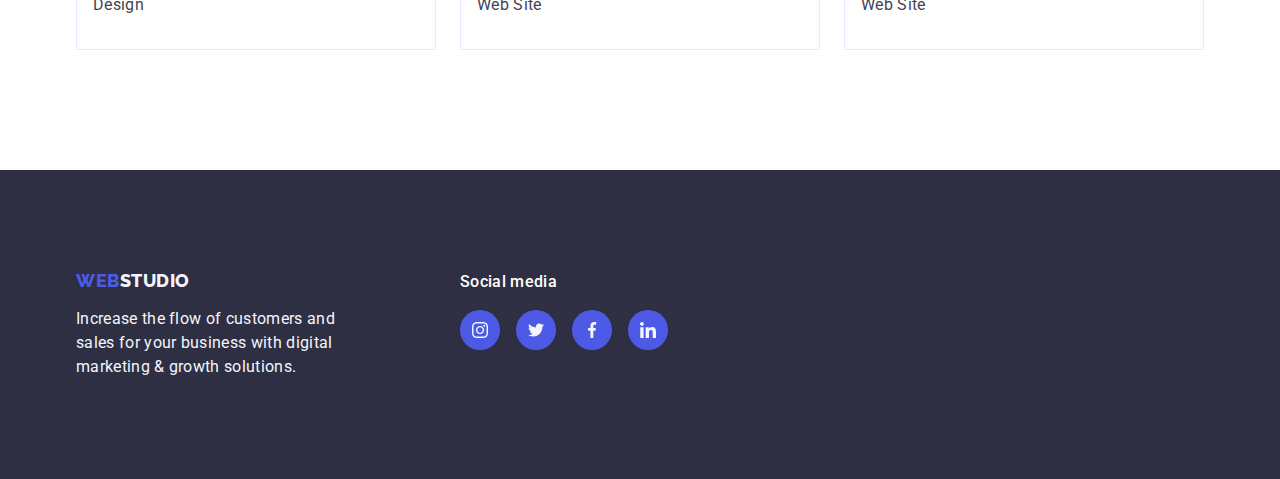
==== commit d77e02ce: "de" ====
--- a/portfolio.html
+++ b/portfolio.html
@@ -198,7 +198,7 @@
         </a>
     </li>
             <li class="footer-socialm-iteam">
-                <a class="footer-socialm-link" href=""aria-label="twitter"
+                <a class="footer-socialm-link" href="" aria-label="twitter"
                 target="_blank"
                 rel="noopener noreferrer">
                 <svg class="soc-link" width="16" height="16">
--- a/css/styles.css
+++ b/css/styles.css
@@ -58,6 +58,7 @@
 .header {
   
   border-bottom: 1px solid #E7E9FC;
+  box-shadow: 0px 2px 1px rgba(46, 47, 66, 0.08), 0px 1px 1px rgba(46, 47, 66, 0.16), 0px 1px 6px rgba(46, 47, 66, 0.08);
 }
 
 .header-container{
@@ -95,13 +96,17 @@
   transition: 250ms cubic-bezier(0.4, 0, 0.2, 1) ;;
 }
 
-.header-menu-link{font-weight: 500;
+.header-menu-link{
+  position: relative;
+  font-weight: 500;
 font-size: 16px;
 line-height: 1.5;
 letter-spacing: 0.02em;
 color: var(--navy-blue);
 padding:24px 0;
-transition: 250ms cubic-bezier(0.4, 0, 0.2, 1) ;}
+transition: 250ms cubic-bezier(0.4, 0, 0.2, 1) ;
+
+}
 
 .header-menu-link:is(:hover, :focus) {
     color: var(--ocean);
@@ -679,6 +684,7 @@
 }
 
 .modal{
+
   width: 408px;
   min-height: 584px;
   position: absolute;
@@ -698,10 +704,20 @@
   height: 24px;
   border-radius: 50%;
   border: 1px solid var(--cornflower);
+ 
   background-color: transparent;
 }
 .is-hidden{
   visibility: hidden;
   opacity: 0;
   pointer-events: none;
+}
+.modal-icon{
+  fill: var(--navy-blue-modal);
+}
+.modal-fon{
+ 
+  border-radius: 50%;
+  border: 1px solid var(--cornflower);
+
 }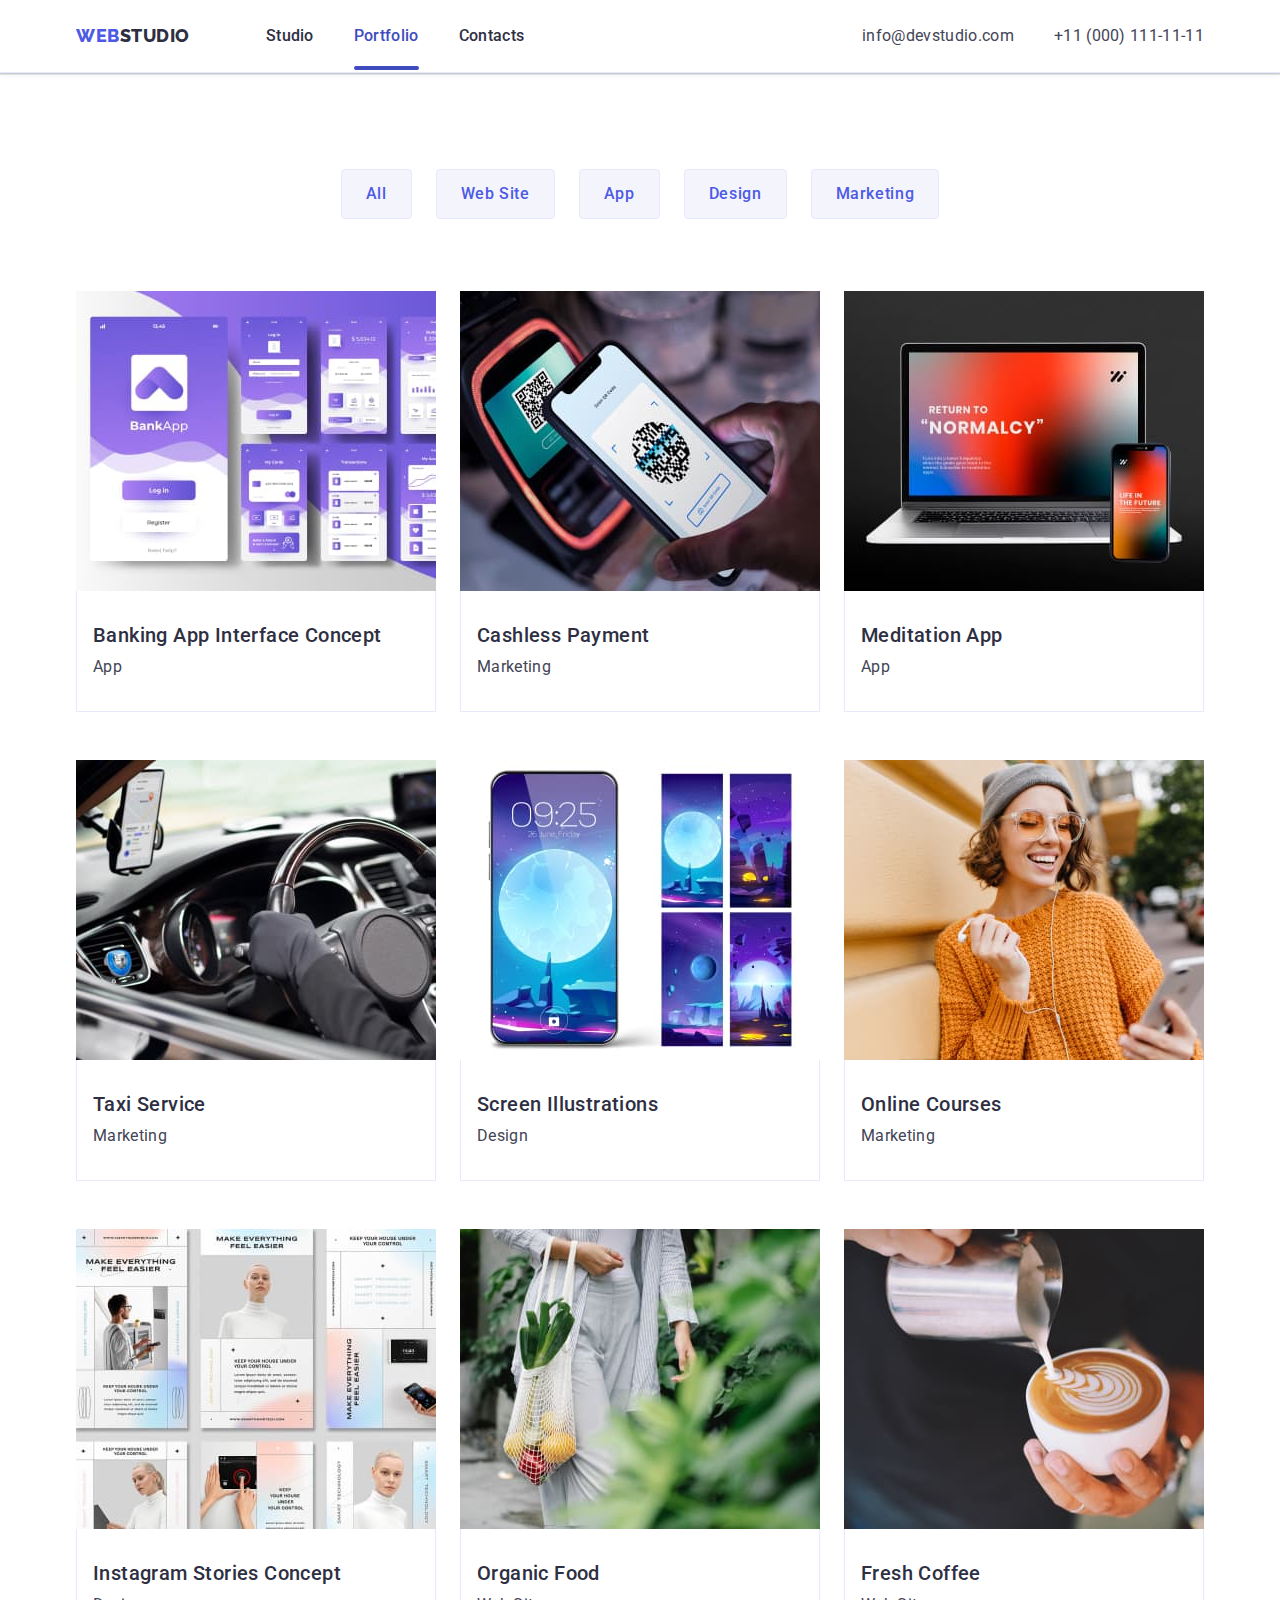
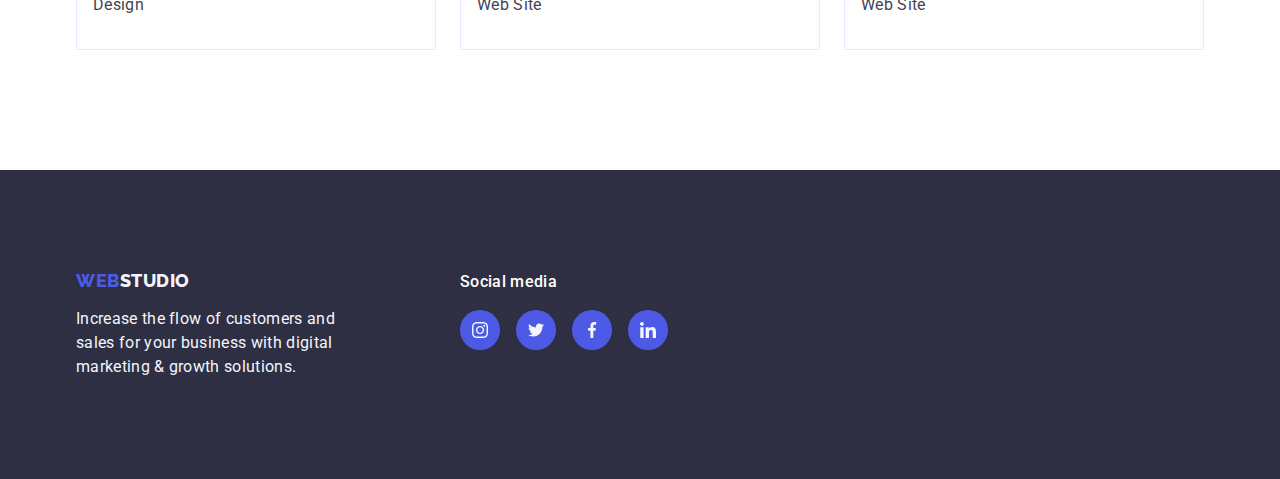
==== commit b291805f: "current" ====
--- a/portfolio.html
+++ b/portfolio.html
@@ -18,7 +18,7 @@
           <a class="header-logo link" href="./index.html">Web<span class="header-logo-accent">Studio</span></a>
           <ul class="header-menu list">
             <li class="header-menu-item"><a class="header-menu-link link" href="./index.html">Studio</a></li>
-            <li class="header-menu-item"><a class="header-menu-link link" href="./portfolio.html">Portfolio</a></li>
+            <li class="header-menu-item"><a class="header-menu-link link current" href="./portfolio.html">Portfolio</a></li>
             <li class="header-menu-item"><a class="header-menu-link link" href="">Contacts</a></li>
            </ul>
           </nav>
--- a/css/styles.css
+++ b/css/styles.css
@@ -82,30 +82,36 @@
 
 }
 
+
 .header-menu-item{
   padding:24px 0;
 }
 
-.header-menu-item:hover:after {
-  content: "";
-  display: block;
-  width: 67px;
-  height: 4px;
-  background-color: var(--ocean);
-  border-radius: 2px;
-  transition: 250ms cubic-bezier(0.4, 0, 0.2, 1) ;;
-}
 
 .header-menu-link{
-  position: relative;
   font-weight: 500;
-font-size: 16px;
+  font-size: 16px;
 line-height: 1.5;
 letter-spacing: 0.02em;
 color: var(--navy-blue);
 padding:24px 0;
-transition: 250ms cubic-bezier(0.4, 0, 0.2, 1) ;
-
+transition:  color 250ms cubic-bezier(0.4, 0, 0.2, 1);
+
+}
+.current{
+  color: var(--ocean);
+  position: relative;
+}
+
+.current::after{
+  position: absolute;
+  left: 0;
+  bottom: -1px;
+  content: "";
+  width: 100%;
+  height: 4px;
+  border-radius: 2px;
+  background-color: var(--ocean);
 }
 
 .header-menu-link:is(:hover, :focus) {
@@ -130,7 +136,7 @@
     line-height: 1.5;
     letter-spacing: 0.02em;
     color:var(--slate);
-    transition: 250ms cubic-bezier(0.4, 0, 0.2, 1) ;
+    transition: color 250ms cubic-bezier(0.4, 0, 0.2, 1);
     
 }
 
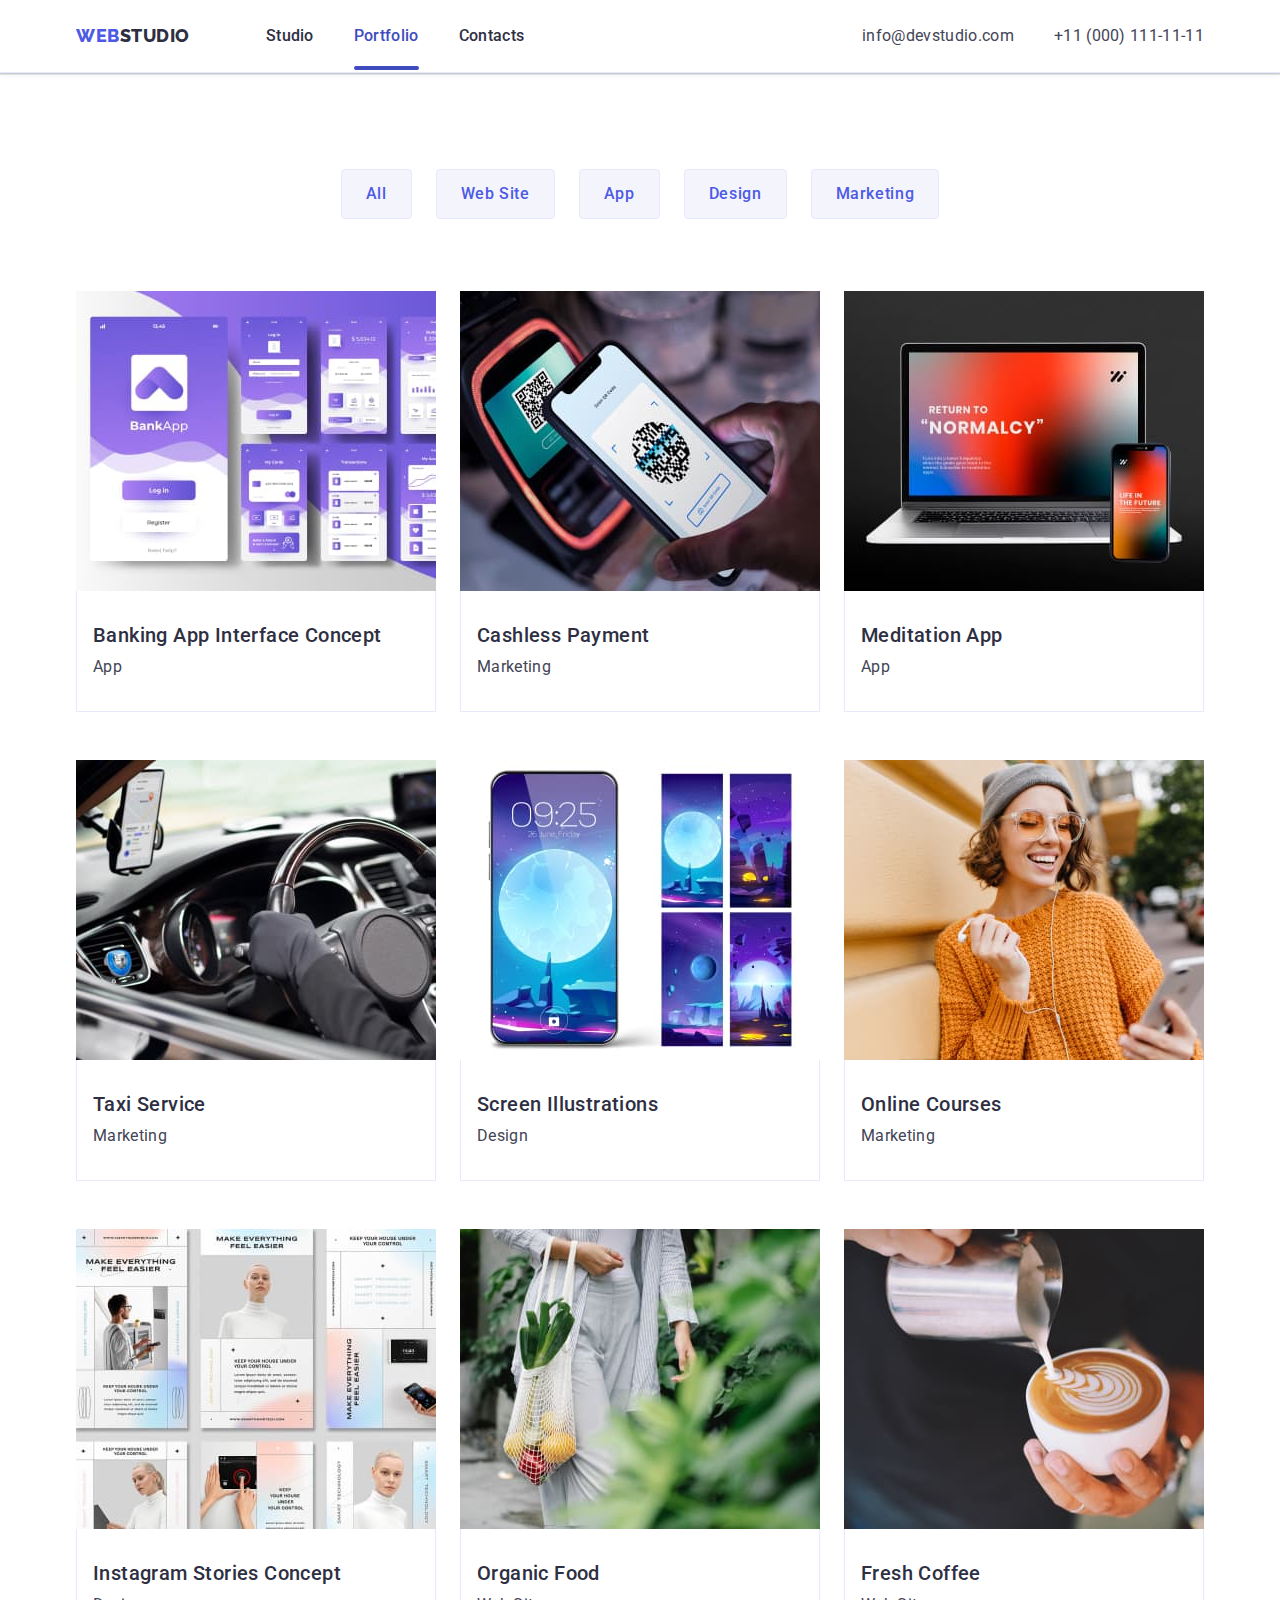
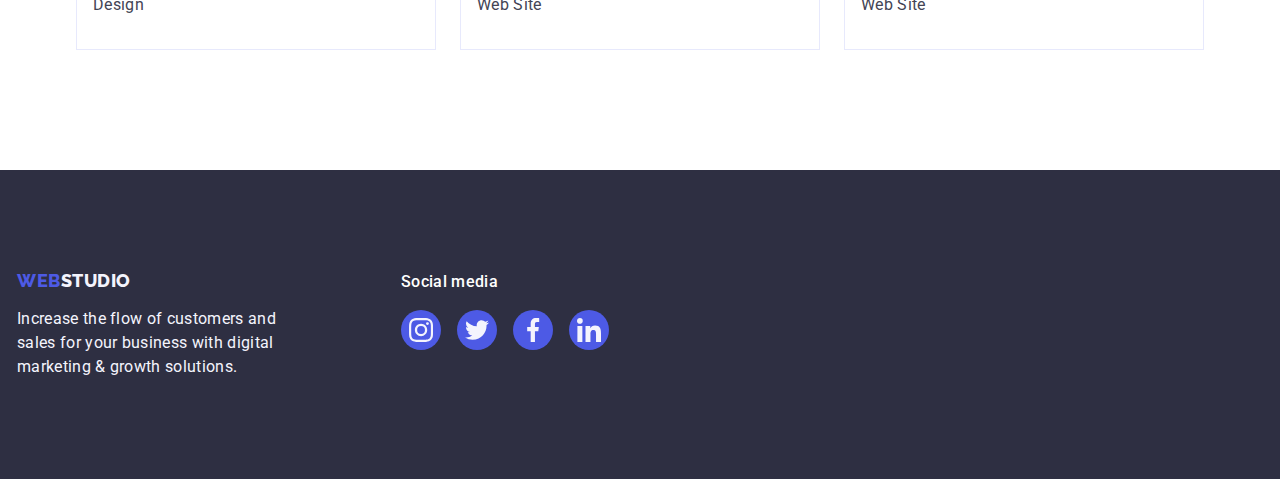
==== commit a26f92ee: "yg" ====
--- a/portfolio.html
+++ b/portfolio.html
@@ -46,12 +46,10 @@
 <!--img portfolio-->
 <ul class="list portfolio-img">
     <li class="portfolio-img-exmpl">
-       <a class="link" href=""> 
+       <a class="link portfolio-img-link" href=""> 
        <div class="portfolio-together-cover"> 
         <img src="./images/banking-app-1.jpg" alt="windows with banking-app" width="360" height="300">
-        <div class="portfolio-img-cover">
-            <p class="portfolio-text-cover">14 Stylish and User-Friendly App Design Concepts · Task Manager App · Calorie Tracker App · Exotic Fruit Ecommerce App · Cloud Storage App</p>
-           </div>
+        <p class="portfolio-text-cover">14 Stylish and User-Friendly App Design Concepts · Task Manager App · Calorie Tracker App · Exotic Fruit Ecommerce App · Cloud Storage App</p>
            </div>
         <div class="portfolio-together">
             <h2 class="portfolio-img-subtitle">Banking App Interface Concept</h2>
@@ -60,12 +58,10 @@
        </a>
       </li>
     <li class="portfolio-img-exmpl">
-        <a class="link" href="">
+        <a class="link portfolio-img-link" href="">
             <div class="portfolio-together-cover"> 
         <img src="./images/cashless-payments-2.jpg" alt="payment by bar-code" width="360" height="300">
-        <div class="portfolio-img-cover">
-            <p class="portfolio-text-cover">14 Stylish and User-Friendly App Design Concepts · Task Manager App · Calorie Tracker App · Exotic Fruit Ecommerce App · Cloud Storage App</p>
-           </div>
+        <p class="portfolio-text-cover">14 Stylish and User-Friendly App Design Concepts · Task Manager App · Calorie Tracker App · Exotic Fruit Ecommerce App · Cloud Storage App</p>
             </div>
         <div class="portfolio-together"> 
             <h2 class="portfolio-img-subtitle">Cashless Payment</h2>
@@ -74,12 +70,10 @@
     </a>
     </li>
     <li class="portfolio-img-exmpl">
-        <a class="link" href="">
+        <a class="link portfolio-img-link" href="">
             <div class="portfolio-together-cover"> 
         <img src="./images/meditation-app-3.jpg" alt="monitor with mobiletelephone" width="360" height="300">
-        <div class="portfolio-img-cover">
-            <p class="portfolio-text-cover">14 Stylish and User-Friendly App Design Concepts · Task Manager App · Calorie Tracker App · Exotic Fruit Ecommerce App · Cloud Storage App</p>
-           </div>
+        <p class="portfolio-text-cover">14 Stylish and User-Friendly App Design Concepts · Task Manager App · Calorie Tracker App · Exotic Fruit Ecommerce App · Cloud Storage App</p>
             </div>
         <div class="portfolio-together">
         <h2 class="portfolio-img-subtitle">Meditation App</h2>
@@ -91,9 +85,8 @@
         <a class="link" href="">
             <div class="portfolio-together-cover"> 
         <img src="./images/taxi-service-4.jpg" alt="interior of the car with app" width="360" height="300">
-         <div class="portfolio-img-cover">
-            <p class="portfolio-text-cover">14 Stylish and User-Friendly App Design Concepts · Task Manager App · Calorie Tracker App · Exotic Fruit Ecommerce App · Cloud Storage App</p>
-           </div>
+        
+            <p class="portfolio-text-cover">14 Stylish and User-Friendly App Design Concepts · Task Manager App · Calorie Tracker App · Exotic Fruit Ecommerce App · Cloud Storage App</p>
             </div>
         <div class="portfolio-together">
         <h2 class="portfolio-img-subtitle">Taxi Service</h2>
@@ -102,12 +95,10 @@
     </a>
     </li>
     <li class="portfolio-img-exmpl">
-        <a class="link" href="">
+        <a class="link portfolio-img-link" href="">
             <div class="portfolio-together-cover"> 
         <img src="./images/screen-illustration-5.jpg" alt="screen illustration" width="360" height="300">
-         <div class="portfolio-img-cover">
-            <p class="portfolio-text-cover">14 Stylish and User-Friendly App Design Concepts · Task Manager App · Calorie Tracker App · Exotic Fruit Ecommerce App · Cloud Storage App</p>
-           </div>
+            <p class="portfolio-text-cover">14 Stylish and User-Friendly App Design Concepts · Task Manager App · Calorie Tracker App · Exotic Fruit Ecommerce App · Cloud Storage App</p>
             </div>
         <div class="portfolio-together">
         <h2 class="portfolio-img-subtitle">Screen Illustrations</h2>
@@ -116,12 +107,12 @@
     </a>
     </li>
     <li class="portfolio-img-exmpl">
-        <a class="link" href="">
+        <a class="link portfolio-img-link" href="">
             <div class="portfolio-together-cover"> 
         <img src="./images/online-courses-6.jpg" alt="girl with phone in headphone" width="360" height="300">
-         <div class="portfolio-img-cover">
-            <p class="portfolio-text-cover">14 Stylish and User-Friendly App Design Concepts · Task Manager App · Calorie Tracker App · Exotic Fruit Ecommerce App · Cloud Storage App</p>
-           </div>
+        
+            <p class="portfolio-text-cover">14 Stylish and User-Friendly App Design Concepts · Task Manager App · Calorie Tracker App · Exotic Fruit Ecommerce App · Cloud Storage App</p>
+    
             </div>
         <div class="portfolio-together">
         <h2 class="portfolio-img-subtitle">Online Courses</h2>
@@ -130,12 +121,12 @@
     </a>
     </li>
     <li class="portfolio-img-exmpl">
-        <a class="link" href="">
+        <a class="link portfolio-img-link" href="">
             <div class="portfolio-together-cover"> 
         <img src="./images/ins-stories-7.jpg" alt="examples instagram stories" width="360" height="300">
-         <div class="portfolio-img-cover">
-            <p class="portfolio-text-cover">14 Stylish and User-Friendly App Design Concepts · Task Manager App · Calorie Tracker App · Exotic Fruit Ecommerce App · Cloud Storage App</p>
-           </div>
+         
+            <p class="portfolio-text-cover">14 Stylish and User-Friendly App Design Concepts · Task Manager App · Calorie Tracker App · Exotic Fruit Ecommerce App · Cloud Storage App</p>
+        
             </div>
         <div class="portfolio-together">
         <h2 class="portfolio-img-subtitle">Instagram Stories Concept</h2>
@@ -144,12 +135,12 @@
     </a>
     </li>
     <li class="portfolio-img-exmpl">
-        <a class="link" href="">
+        <a class="link portfolio-img-link" href="">
             <div class="portfolio-together-cover"> 
         <img src="./images/organic-food-8.jpg" alt="bag with vegetables" width="360" height="300">
-         <div class="portfolio-img-cover">
-            <p class="portfolio-text-cover">14 Stylish and User-Friendly App Design Concepts · Task Manager App · Calorie Tracker App · Exotic Fruit Ecommerce App · Cloud Storage App</p>
-           </div>
+        
+            <p class="portfolio-text-cover">14 Stylish and User-Friendly App Design Concepts · Task Manager App · Calorie Tracker App · Exotic Fruit Ecommerce App · Cloud Storage App</p>
+           
             </div>
         <div class="portfolio-together">
         <h2 class="portfolio-img-subtitle">Organic Food</h2>
@@ -158,12 +149,12 @@
     </a>
     </li>
     <li class="portfolio-img-exmpl">
-        <a class="link" href="">
+        <a class="link portfolio-img-link" href="">
             <div class="portfolio-together-cover"> 
         <img src="./images/fresh-coffe-9.jpg" alt="cap with coffe" width="360" height="300">
-         <div class="portfolio-img-cover">
-            <p class="portfolio-text-cover">14 Stylish and User-Friendly App Design Concepts · Task Manager App · Calorie Tracker App · Exotic Fruit Ecommerce App · Cloud Storage App</p>
-           </div>
+        
+            <p class="portfolio-text-cover">14 Stylish and User-Friendly App Design Concepts · Task Manager App · Calorie Tracker App · Exotic Fruit Ecommerce App · Cloud Storage App</p>
+           
             </div>
         <div class="portfolio-together">
         <h2 class="portfolio-img-subtitle">Fresh Coffee</h2>
@@ -191,7 +182,7 @@
                 target="_blank"
                 rel="noopener noreferrer">
             
-                <svg class="soc-link" width="16" height="16">
+                <svg class="soc-link" width="24" height="24">
                     <use href="./images/icons.svg#icon-instagram"></use>
                 </svg>
                     
@@ -201,7 +192,7 @@
                 <a class="footer-socialm-link" href="" aria-label="twitter"
                 target="_blank"
                 rel="noopener noreferrer">
-                <svg class="soc-link" width="16" height="16">
+                <svg class="soc-link" width="24" height="24">
                     <use href="./images/icons.svg#icon-twitter"></use>
                 </svg>
                     
@@ -212,7 +203,7 @@
                 aria-label="facebook"
                 target="_blank"
                 rel="noopener noreferrer">
-                <svg class="soc-link" width="16" height="16">
+                <svg class="soc-link" width="24" height="24">
                     <use href="./images/icons.svg#icon-facebook"></use>
                 </svg>
         </a>
@@ -223,7 +214,7 @@
                         target="_blank"
                         rel="noopener noreferrer"
                     >
-                    <svg class="soc-link" width="16" height="16">
+                    <svg class="soc-link" width="24" height="24">
                             <use href="./images/icons.svg#icon-linkedin"></use>
                         </svg>
         </a>
--- a/css/styles.css
+++ b/css/styles.css
@@ -197,6 +197,7 @@
   display: flex;
   flex-wrap: wrap;
   align-items: baseline;
+  margin-right: 120px;
 }
 .footer-text {
 font-size: 16px;
@@ -243,11 +244,11 @@
       align-items: center;
       border-radius: 50%;
       background-color: var(--iris);
-      transition: 250ms cubic-bezier(0.4, 0, 0.2, 1) ;
+      transition: background-color 250ms cubic-bezier(0.4, 0, 0.2, 1); 
     }
 
-    .footer-socialm-link :hover{background-color: var(--green);}
-    .footer-socialm-link :focus{background-color: var(--green);}
+    .footer-socialm-link:is(:hover, :focus) {background-color: var(--green);}
+    
 
     .soc-link {
       fill:var(--cloud);
@@ -256,12 +257,14 @@
 .section{padding-bottom: 120px;}
 /*----------=MAIN PAGE=----------*/
 /*----------SECTION HERO---------*/
-.hero-section {padding-top: 188px; 
+.hero-section {
+  max-width: 1440px; 
+  padding-top: 188px; 
   padding-bottom: 188px;
   
   background-image: 
   linear-gradient(rgba(46, 47, 66, 0.7),rgba(46, 47, 66, 0.7)) ,url(/images/hero.jpg);
-  max-width: 1440рх;
+  
   background-position: center;
   background-size: cover;
   background-repeat: no-repeat;
@@ -307,13 +310,14 @@
 cursor: pointer;
 margin-left: auto;
 margin-right: auto;
+transition: background-color 250ms cubic-bezier(0.4, 0, 0.2, 1);
 
 }
 
 
 .hero-btn:is(:hover, :focus) {
   background-color: var(--ocean);
-  transition: 250ms cubic-bezier(0.4, 0, 0.2, 1) ;
+  
 }
 
 /*-------------SECTION ADVANTAGES-----------*/
@@ -344,8 +348,6 @@
 
 .advantages-points-item {
   width: calc((100% - 72px) / 4);
-  
-
 }
 
 
@@ -366,13 +368,14 @@
 }
 
 .advantages-points-fon{
-  width: 264px;
-height: 112px;
-  background: var(--cloud);
-border-radius: 4px;
+  display: flex;
+  
+  align-items: center;
+  justify-content: center;
+  height: 112px;
+  background-color: var(--cloud);
+  border-radius: 4px;
 margin-bottom: 8px;
-padding: 24px 100px;
-
 }
 
 .advantages-points-picture{ 
@@ -439,7 +442,7 @@
   
 }
 .team-person-information{
-  padding: 32px 16px;
+  padding: 32px 0;
 }
 
 
@@ -470,9 +473,6 @@
   gap: 24px;
   align-items: center;
   justify-content: center;
- 
-  
-  
 }
 .team-person-soc {
   width: 40px;
@@ -487,9 +487,7 @@
   
   border-radius: 50%;
   background-color: var(--iris);
-  transition: 250ms cubic-bezier(0.4, 0, 0.2, 1) ;
- 
-  
+  transition:  background-color 250ms cubic-bezier(0.4, 0, 0.2, 1); 
 }
 
 .team-socialmedia-list:hover{background-color:var(--ocean)
@@ -526,7 +524,7 @@
 
 .customers-examples {
   height: 88px;
-  width: calc((100%-120px) / 6);
+  width: calc((100% - 120px) / 6);
 
 
 }
@@ -537,17 +535,19 @@
   display: flex;
   justify-content: center;
   align-items: center;
+  color: var(--light-slate);;
 border: 1px solid var(--light-slate);
 border-radius: 4px;
-transition: 250ms cubic-bezier(0.4, 0, 0.2, 1) ;
-}
-
-.customers-examples-link:hover .customers-icon,
-.customers-examples-link:focus .customers-icon{
-  fill: var(--ocean);}
+transition: border-color 250ms cubic-bezier(0.4, 0, 0.2, 1), color 250ms cubic-bezier(0.4, 0, 0.2, 1);
+}
+
+.customers-examples-link:hover,
+.customers-examples-link:focus {
+  border-color:var(--ocean);
+color: var(--ocean);}
 
 .customers-icon {
-  fill: var(--light-slate);
+  fill: currentColor;  
 }
 
 
@@ -583,7 +583,7 @@
 padding: 12px 24px;
 border: 1px solid var(--cornflower);
 border-radius: 4px;
-}
+transition: color 250ms cubic-bezier(0.4, 0, 0.2, 1), background-color 250ms cubic-bezier(0.4, 0, 0.2, 1), border-color 250ms cubic-bezier(0.4, 0, 0.2, 1), box-shadow 250ms cubic-bezier(0.4, 0, 0.2, 1);}
 
 
 
@@ -593,7 +593,7 @@
   color: var(--white);
   box-shadow: 0px 3px 1px rgba(0, 0, 0, 0.1), 0px 2px 1px rgba(0, 0, 0, 0.08), 0px 2px 2px rgba(0, 0, 0, 0.12);
   border: 1px solid transparent;
-  transition: 250ms cubic-bezier(0.4, 0, 0.2, 1);
+  
  
 }
 
@@ -611,7 +611,19 @@
   
 }
 
-
+.portfolio-img-link{
+  display: block;
+  transition: box-shadow 250ms cubic-bezier(0.4, 0, 0.2, 1);
+}
+
+.portfolio-img-link:is(:hover, :focus) {box-shadow: зі значенням 0px 1px 6px rgba(46, 47, 66, 0.08), 0px 1px 1px rgba(46, 47, 66, 0.16), 0px 2px 1px rgba(46, 47, 66, 0.08);}
+.portfolio-img-link:hover .portfolio-img-text{
+  transform: translateY(0%);
+}
+
+.portfolio-img-link:focus .portfolio-img-text{
+  transform: translateY(0%);
+}
 
 .portfolio-together{
   padding: 32px 16px;
@@ -644,22 +656,25 @@
 color: var(--slate);
 }
 .portfolio-img-cover{
+ 
+ transition-property: 250ms cubic-bezier(0.4, 0, 0.2, 1) ;
+}
+.portfolio-text-cover{
   position: absolute;
-  background:var(--iris); 
-  top: 0;
+  top: 0; 
+  background-color:var(--iris); 
   left: 0;
  transform: translateY(100%);
- transition-property: 250ms cubic-bezier(0.4, 0, 0.2, 1) ;
-}
-.portfolio-text-cover{
-
   font-weight: 400;
   font-size: 16px;
   line-height: 1.5;
   letter-spacing: 0.02em;
   color:var(--cloud); 
-padding: 40px 32px 164px 32px ;
-
+padding: 40px 32px;
+height: 100%;
+width: 100%;
+transform: translateY(100%);
+transition: transform 250ms cubic-bezier(0.4, 0, 0.2, 1);
 }
 .portfolio-img-exmpl:hover .portfolio-img-cover{
   transform: translate(0);
@@ -680,8 +695,7 @@
   z-index: 2;
   top: 0;
   background-color: rgba(46, 47, 66, 0.4);
-  transition: opacity 250ms cubic-bezier(0.4, 0, 0.2, 1);  
-  visibility 250ms cubic-bezier(0.4, 0, 0.2, 1);
+    transition: opacity 250ms cubic-bezier(0.4, 0, 0.2, 1), visibility 250ms cubic-bezier(0.4, 0, 0.2, 1); 
 
 }
 
@@ -693,6 +707,7 @@
 
   width: 408px;
   min-height: 584px;
+  box-shadow: 0px 1px 1px rgba(0, 0, 0, 0.14), 0px 1px 3px rgba(0, 0, 0, 0.12), 0px 2px 1px rgba(0, 0, 0, 0.2); 
   position: absolute;
   transform: translate(-50%, -50%) scale(1);
   transition: transform 250ms cubic-bezier(0.4, 0, 0.2, 1);;
@@ -700,25 +715,39 @@
   left: 50%;
 background-color: var(--dairy);
 border-radius: 4px;
+border: none;
 
 }
 .modal-btn{
+  display: flex;
+  align-items: center;
+  justify-content: center;
   position: absolute;
   right: 24px;
   top: 24px;
   width: 24px;
   height: 24px;
   border-radius: 50%;
-  border: 1px solid var(--cornflower);
- 
-  background-color: transparent;
-}
+  border: 1px solid rgba(0, 0, 0, 0.1);
+  padding: 0; 
+  cursor: pointer;
+background-color: var(--cornflower);
+  transition: background-color 250ms cubic-bezier(0.4, 0, 0.2, 1), border 250ms cubic-bezier(0.4, 0, 0.2, 1);
+
+}
+.modal-btn:is(:hover, :focus) {
+background-color: var(--ocean);
+  border: none;
+  fill: var(--white);
+}
+
 .is-hidden{
   visibility: hidden;
   opacity: 0;
   pointer-events: none;
 }
 .modal-icon{
+  transition: fill 250ms cubic-bezier(0.4, 0, 0.2, 1);
   fill: var(--navy-blue-modal);
 }
 .modal-fon{
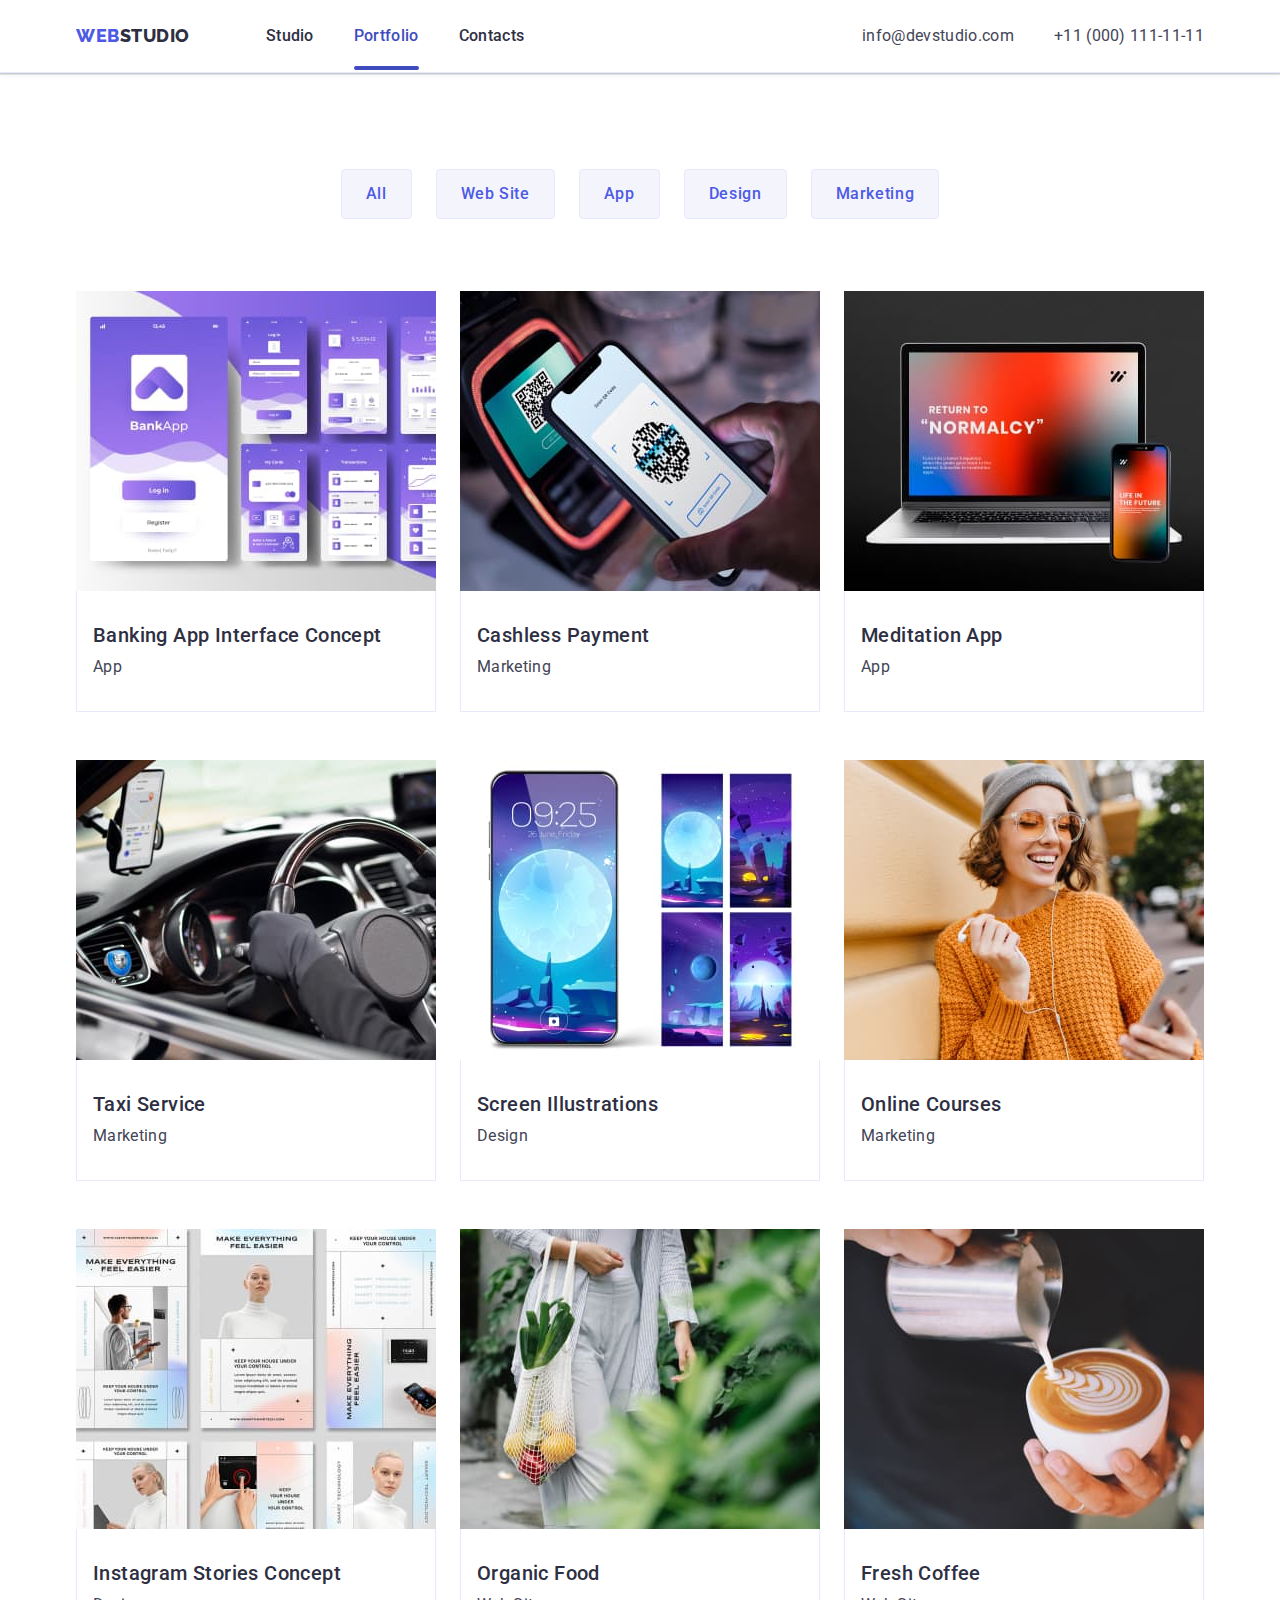
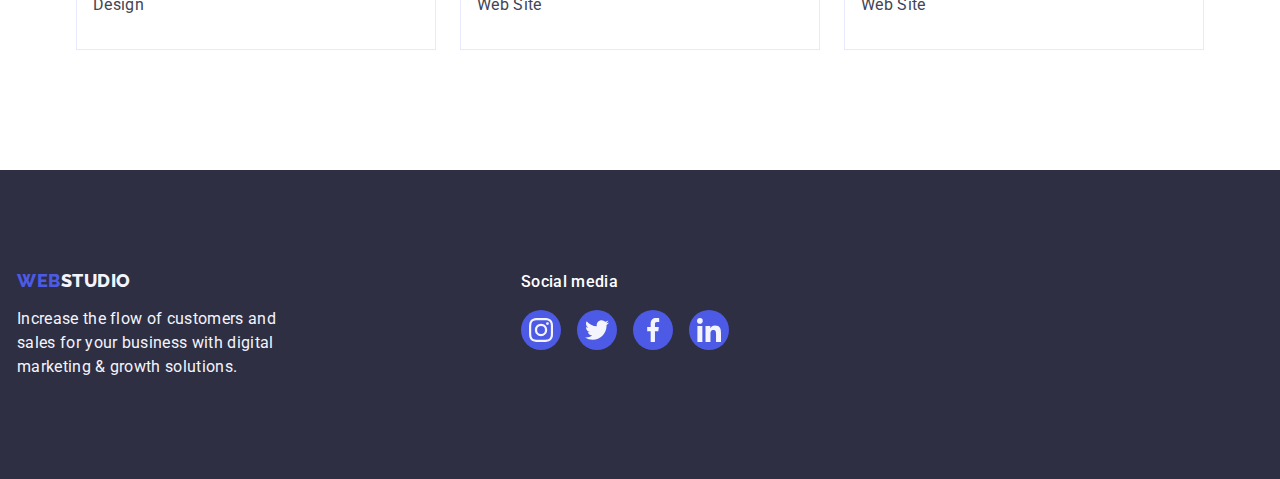
==== commit 77e3e947: "mfm" ====
--- a/portfolio.html
+++ b/portfolio.html
@@ -82,7 +82,7 @@
     </a>
     </li>
     <li class="portfolio-img-exmpl">
-        <a class="link" href="">
+        <a class="link portfolio-img-link" href="">
             <div class="portfolio-together-cover"> 
         <img src="./images/taxi-service-4.jpg" alt="interior of the car with app" width="360" height="300">
         
@@ -169,7 +169,7 @@
 
 <footer class="footer">
     <div class="footer-content container">
-    <div class="first-part">
+        <div class="first-part">
     <a class="link footer-logo" href="./index.html">Web<span class="footer-logo-accent">Studio</span></a>
     <p class="footer-text">Increase the flow of customers and sales for your business with digital marketing & growth solutions.</p>
     </div>
--- a/css/styles.css
+++ b/css/styles.css
@@ -235,7 +235,7 @@
       :hover{background-color: var(--green);}
     :focus{background-color: var(--green);}}
       
-      
+     .first-part{margin-right: 120px;} 
     .footer-socialm-link {
       width: 100%;
       height: 100%;
@@ -617,11 +617,11 @@
 }
 
 .portfolio-img-link:is(:hover, :focus) {box-shadow: зі значенням 0px 1px 6px rgba(46, 47, 66, 0.08), 0px 1px 1px rgba(46, 47, 66, 0.16), 0px 2px 1px rgba(46, 47, 66, 0.08);}
-.portfolio-img-link:hover .portfolio-img-text{
+.portfolio-img-link:hover .portfolio-text-cover{
   transform: translateY(0%);
 }
 
-.portfolio-img-link:focus .portfolio-img-text{
+.portfolio-img-link:focus .portfolio-text-cover{
   transform: translateY(0%);
 }
 
@@ -631,7 +631,8 @@
 border: 1px solid var(--cornflower);
 border-top: none;
 }
-.portfolio-together-cover{position: relative;
+.portfolio-together-cover{
+  position: relative;
   overflow: hidden;}
 
 .portfolio-together:is(:hover, :focus){
@@ -676,8 +677,9 @@
 transform: translateY(100%);
 transition: transform 250ms cubic-bezier(0.4, 0, 0.2, 1);
 }
-.portfolio-img-exmpl:hover .portfolio-img-cover{
-  transform: translate(0);
+.portfolio-img-link:is(:hover, :focus){
+  box-shadow: 0px 1px 6px rgba(46, 47, 66, 0.08), 0px 1px 1px rgba(46, 47, 66, 0.16), 0px 2px 1px rgba(46, 47, 66, 0.08);
+
 }
 .modal-fon{
   width: 24px;
@@ -750,6 +752,7 @@
   transition: fill 250ms cubic-bezier(0.4, 0, 0.2, 1);
   fill: var(--navy-blue-modal);
 }
+
 .modal-fon{
  
   border-radius: 50%;
